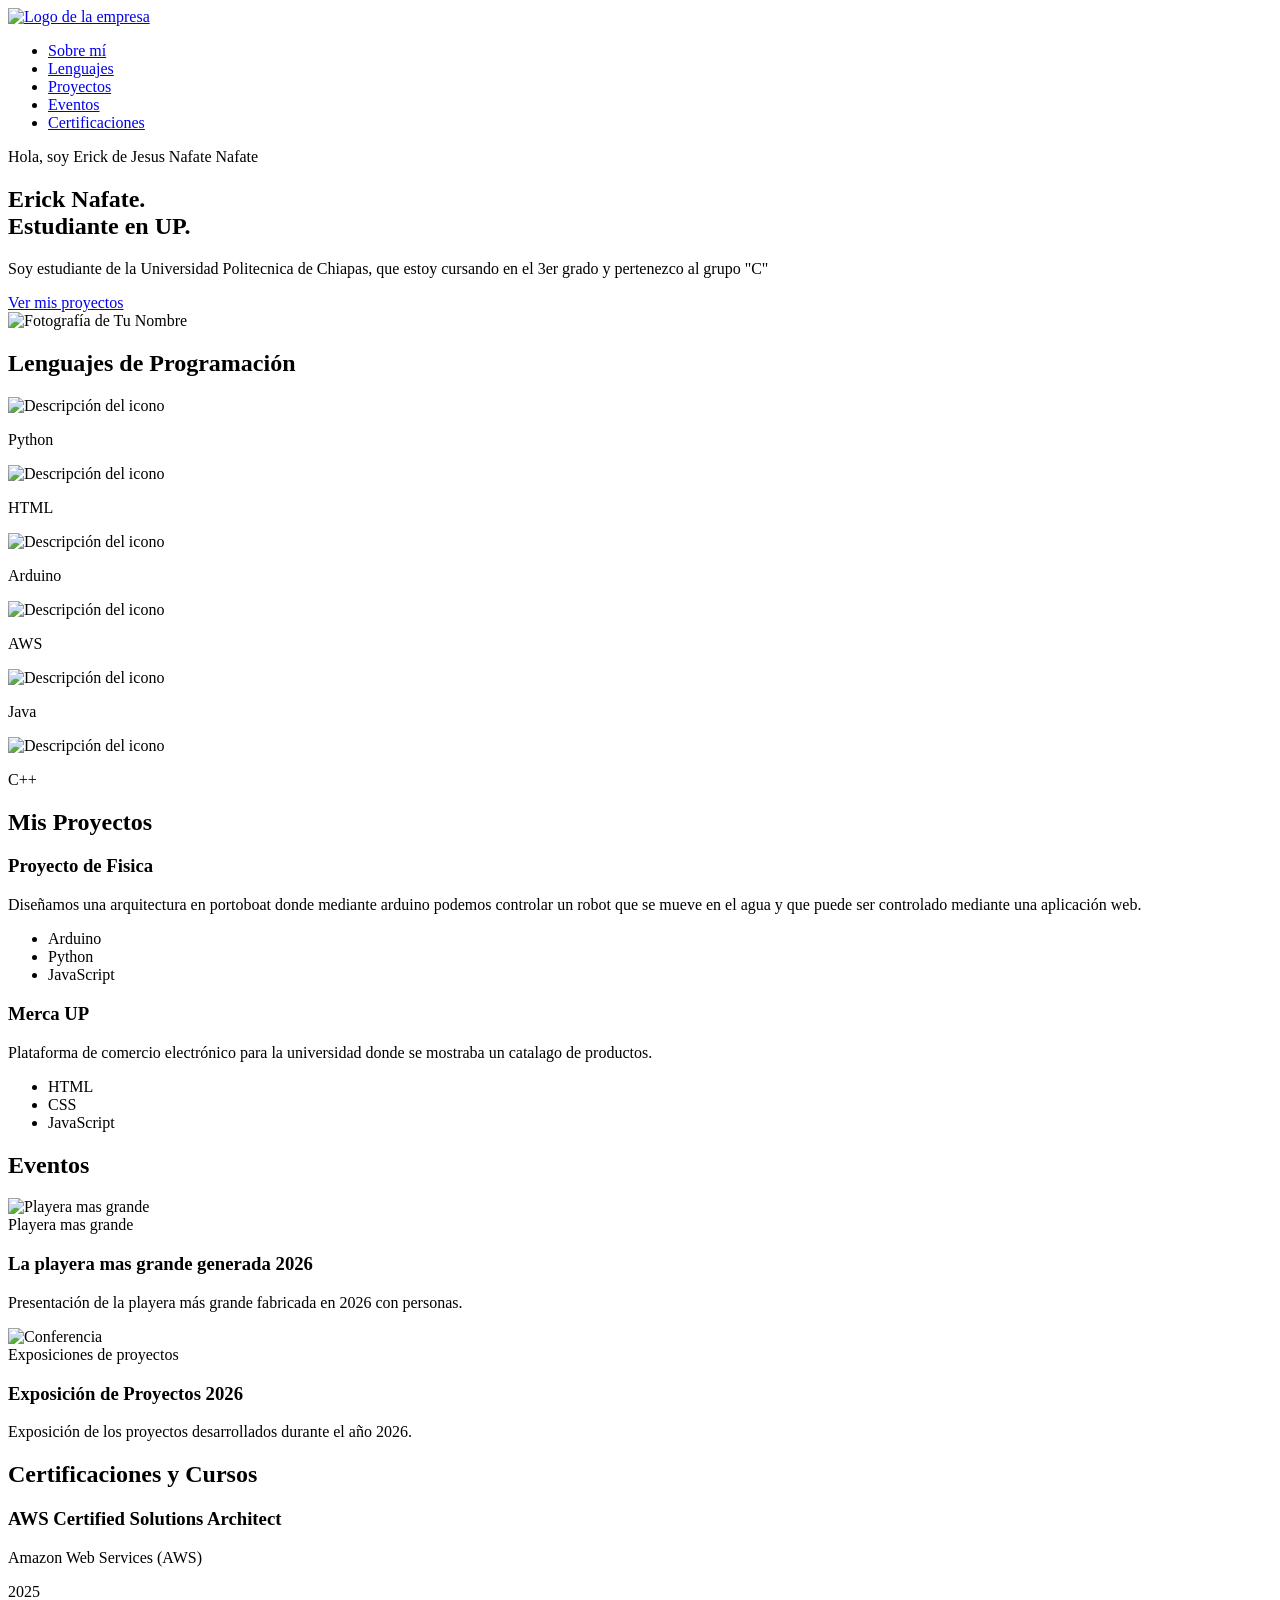
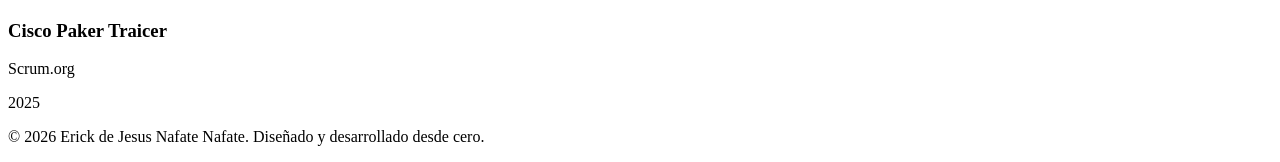
==== index.html @ 74f274b5 "index afuera" ====
<!doctype html>
<html lang="es">
  <head>
    <meta charset="UTF-8" />
    <meta name="viewport" content="width=device-width, initial-scale=1.0" />
    <title>Erick Nafate</title>
    <link rel="stylesheet" href="/Proyecto2/styles/estilo.css" />
  </head>
  <body>
    <header>
      <nav class="nav-container">
        <a href="#" class="logo"
          ><img
            src="/Proyecto2/assets/logo.png"
            alt="Logo de la empresa"
            width="100"
            height="50"
        /></a>
        <ul class="nav-links">
          <li><a href="#sobre-mi">Sobre mí</a></li>
          <li><a href="#lenguajes">Lenguajes</a></li>
          <li><a href="#proyectos">Proyectos</a></li>
          <li><a href="#eventos">Eventos</a></li>
          <li><a href="#certificaciones">Certificaciones</a></li>
        </ul>
      </nav>
    </header>

    <section id="sobre-mi">
      <div class="sobre-mi-container">
        <div class="sobre-mi-texto">
          <p class="hero-sub">Hola, soy Erick de Jesus Nafate Nafate</p>
          <h1 class="hero-titulo">Erick Nafate.<br />Estudiante en UP.</h1>
          <p class="hero-descripcion">
            Soy estudiante de la Universidad Politecnica de Chiapas, que estoy
            cursando en el 3er grado y pertenezco al grupo "C"
          </p>
          <div>
            <a href="#proyectos" class="btn-cta">Ver mis proyectos</a>
          </div>
        </div>

        <div class="sobre-mi-foto-wrapper">
          <div class="sobre-mi-foto-marco">
            <img
              class="perfil-img"
              src="/Proyecto2/assets/yo.JPG"
              alt="Fotografía de Tu Nombre"
            />
          </div>
        </div>
      </div>
    </section>

    <section id="lenguajes">
      <h2 class="titulo-seccion">Lenguajes de Programación</h2>
      <div class="skills-grid">
        <div class="skill-card">
          <img
            src="/Proyecto2/assets/python.png"
            alt="Descripción del icono"
            width=""
            height="40"
          />
          <p>Python</p>
        </div>
        <div class="skill-card">
          <img
            src="/Proyecto2/assets/html.png"
            alt="Descripción del icono"
            width=""
            height="40"
          />
          <p>HTML</p>
        </div>
        <div class="skill-card">
          <img
            src="/Proyecto2/assets/arduino.png"
            alt="Descripción del icono"
            width=""
            height="40"
          />
          <p>Arduino</p>
        </div>
        <div class="skill-card">
          <img
            src="/Proyecto2/assets/aws.png"
            alt="Descripción del icono"
            width=""
            height="40"
          />
          <p>AWS</p>
        </div>
        <div class="skill-card">
          <img
            src="/Proyecto2/assets/java.png"
            alt="Descripción del icono"
            width=""
            height="40"
          />
          <p>Java</p>
        </div>
        <div class="skill-card">
          <img
            src="/Proyecto2/assets/c++.png"
            alt="Descripción del icono"
            width=""
            height="40"
          />
          <p>C++</p>
        </div>
      </div>
    </section>

    <section id="proyectos">
      <h2 class="titulo-seccion">Mis Proyectos</h2>
      <div class="proyectos-grid">
        <div class="proyecto-card">
          <div class="proyecto-info">
            <h3 class="proyecto-titulo">Proyecto de Fisica</h3>
            <p class="proyecto-desc">
              Diseñamos una arquitectura en portoboat donde mediante arduino
              podemos controlar un robot que se mueve en el agua y que puede ser
              controlado mediante una aplicación web.
            </p>
            <ul class="proyecto-tech">
              <li>Arduino</li>
              <li>Python</li>
              <li>JavaScript</li>
            </ul>
          </div>
        </div>
        <div class="proyecto-card">
          <div class="proyecto-info">
            <h3 class="proyecto-titulo">Merca UP</h3>
            <p class="proyecto-desc">
              Plataforma de comercio electrónico para la universidad donde se
              mostraba un catalago de productos.
            </p>
            <ul class="proyecto-tech">
              <li>HTML</li>
              <li>CSS</li>
              <li>JavaScript</li>
            </ul>
          </div>
        </div>
      </div>
    </section>

    <section id="eventos">
      <h2 class="titulo-seccion">Eventos</h2>
      <div class="eventos-grid">
        <div class="evento-card">
          <div class="evento-contenedor-img">
            <img
              class="evento-img"
              src="/Proyecto2/assets/playera.jpg"
              alt="Playera mas grande"
            />
          </div>
          <div class="evento-info">
            <span class="evento-tag">Playera mas grande </span>
            <h3 class="evento-titulo">La playera mas grande generada 2026</h3>
            <p class="evento-desc">
              Presentación de la playera más grande fabricada en 2026 con
              personas.
            </p>
          </div>
        </div>
        <div class="evento-card">
          <div class="evento-contenedor-img">
            <img
              class="evento-img"
              src="/Proyecto2/assets/expo.jpg"
              alt="Conferencia"
            />
          </div>
          <div class="evento-info">
            <span class="evento-tag">Exposiciones de proyectos</span>
            <h3 class="evento-titulo">Exposición de Proyectos 2026</h3>
            <p class="evento-desc">
              Exposición de los proyectos desarrollados durante el año 2026.
            </p>
          </div>
        </div>
      </div>
    </section>

    <section id="certificaciones">
      <h2 class="titulo-seccion">Certificaciones y Cursos</h2>
      <div class="cert-lista">
        <div class="cert-item">
          <div class="cert-info">
            <h3>AWS Certified Solutions Architect</h3>
            <p>Amazon Web Services (AWS)</p>
          </div>
          <div class="cert-fecha">2025</div>
        </div>
        <div class="cert-item">
          <div class="cert-info">
            <h3>Cisco Paker Traicer</h3>
            <p>Scrum.org</p>
          </div>
          <div class="cert-fecha">2025</div>
        </div>
      </div>
    </section>

    <footer>
      <p>
        &copy; 2026 Erick de Jesus Nafate Nafate. Diseñado y desarrollado desde
        cero.
      </p>
    </footer>
  </body>
</html>
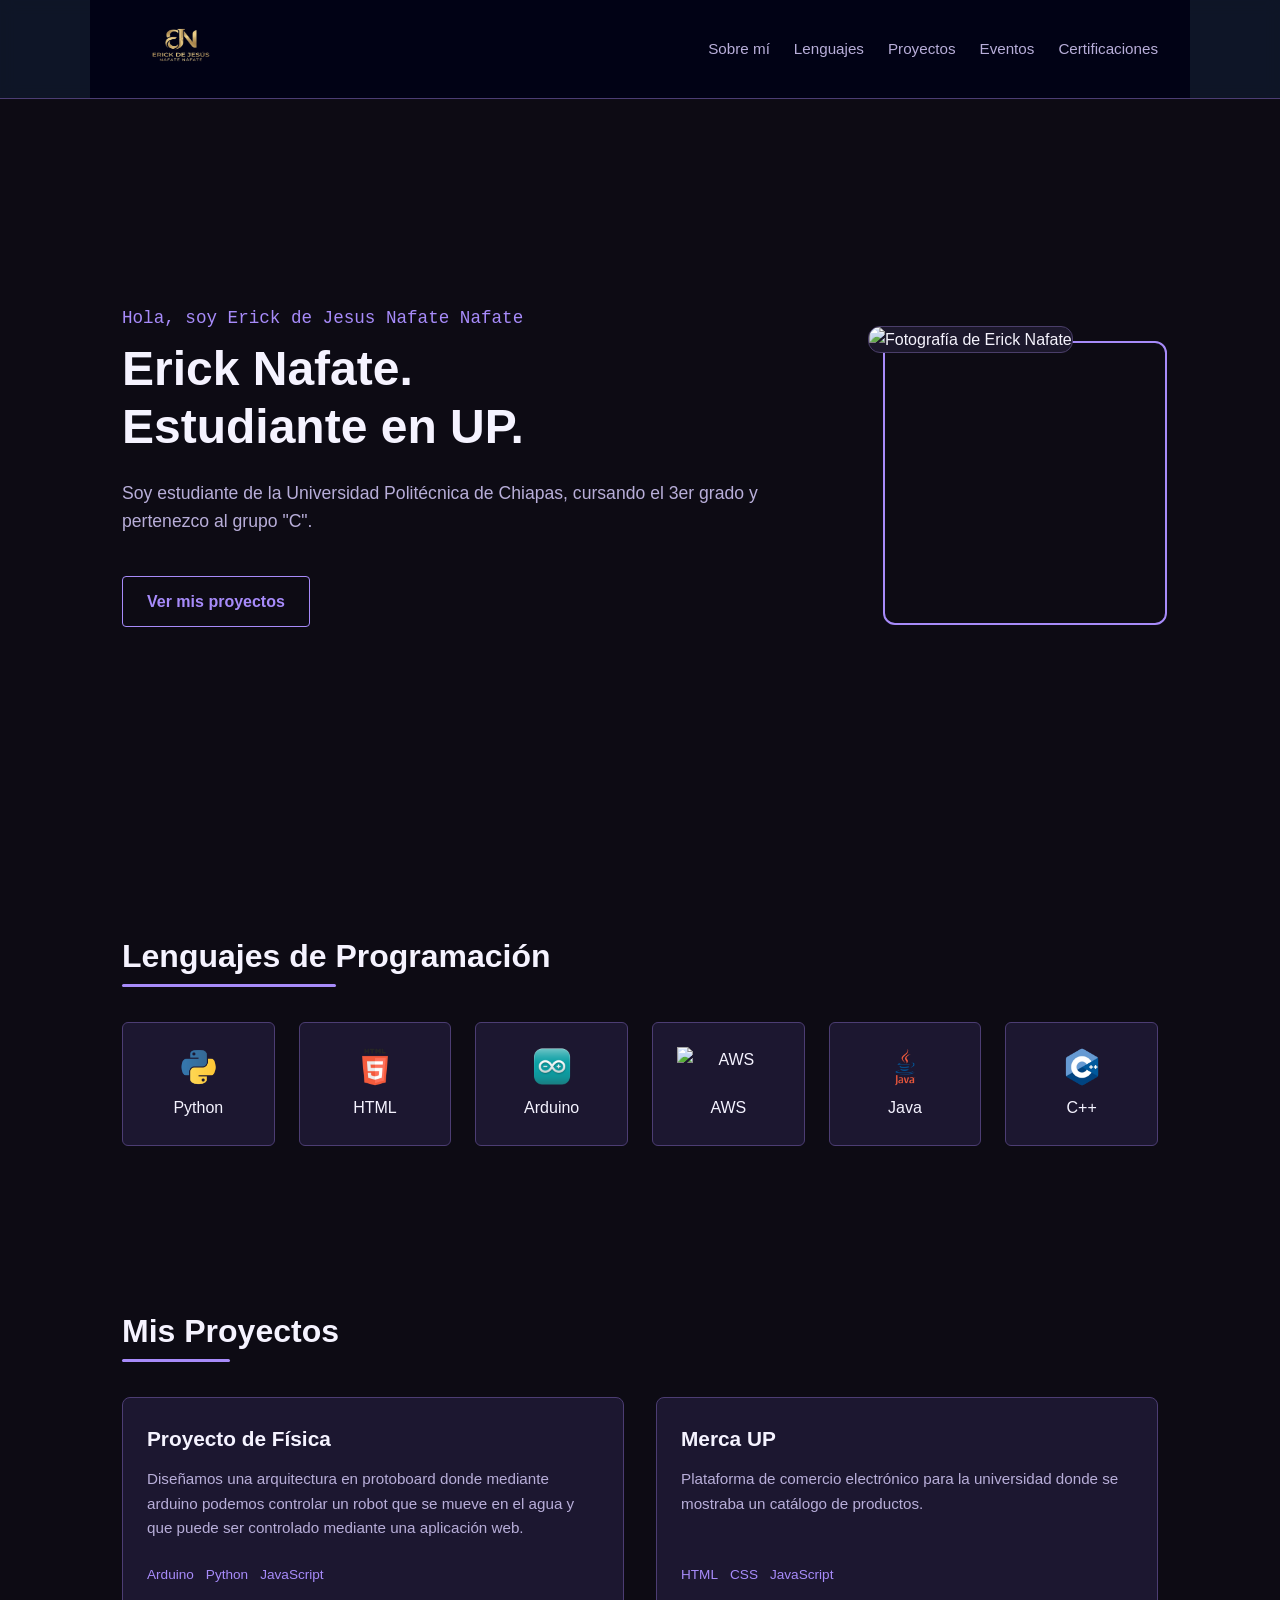
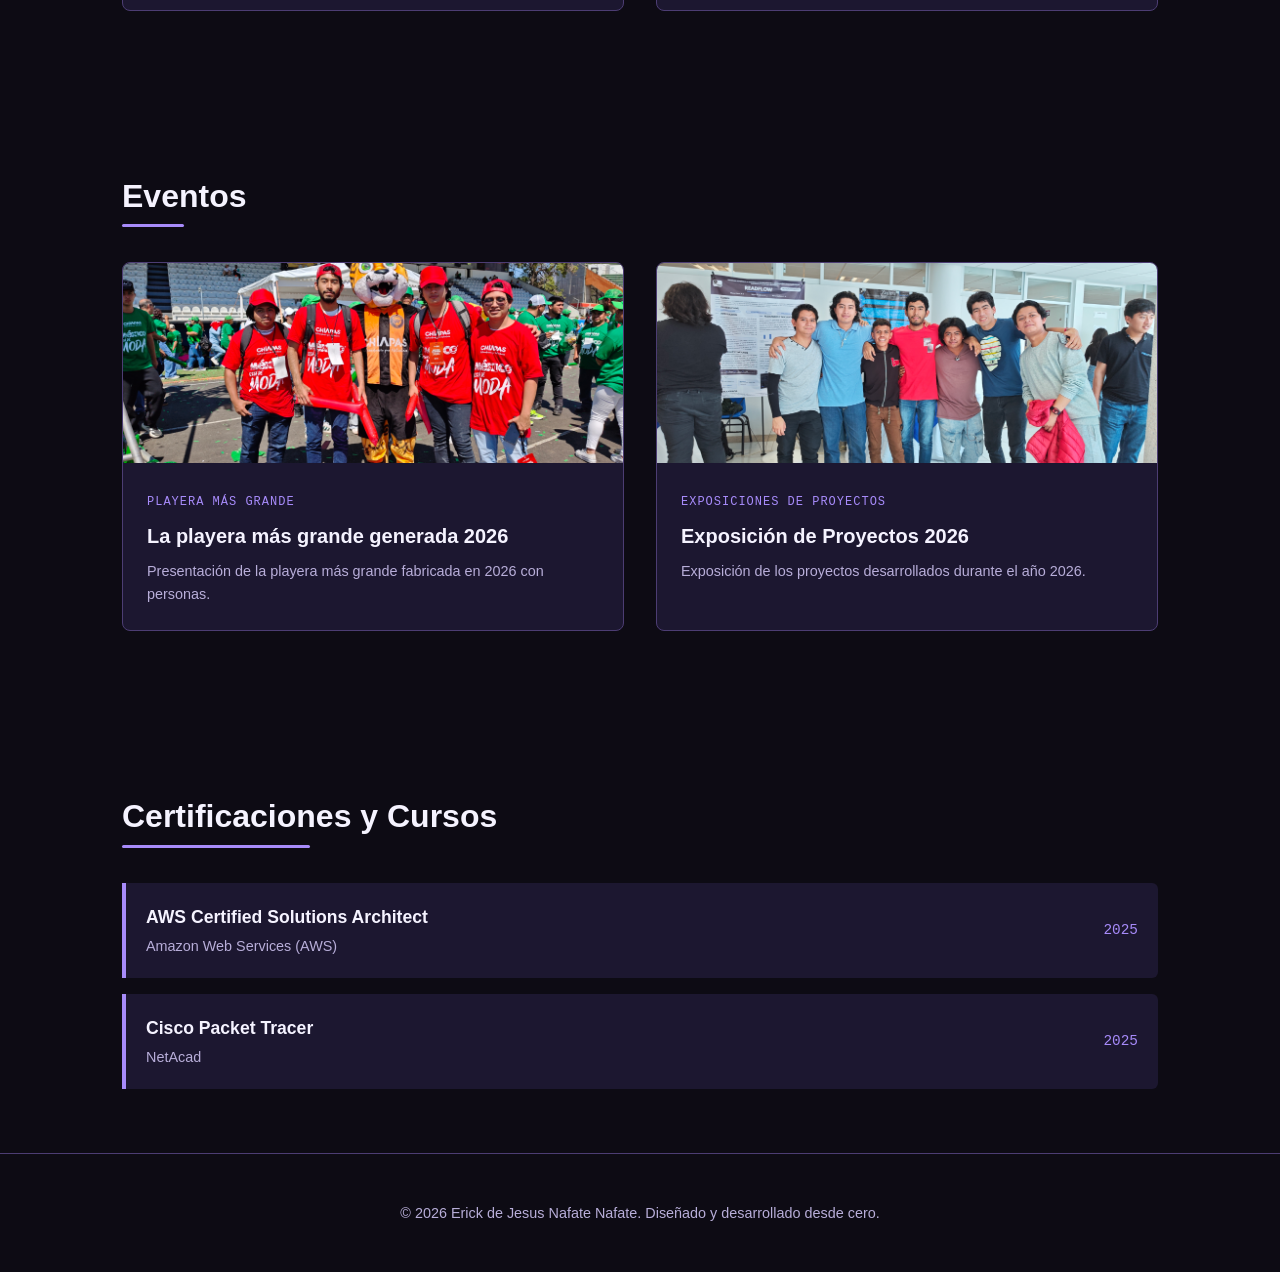
==== commit c4dd591e: "fina" ====
--- a/index.html
+++ b/index.html
@@ -3,19 +3,458 @@
   <head>
     <meta charset="UTF-8" />
     <meta name="viewport" content="width=device-width, initial-scale=1.0" />
-    <title>Erick Nafate</title>
-    <link rel="stylesheet" href="/Proyecto2/styles/estilo.css" />
+    <title>Erick Nafate | Estudiante en UP</title>
+    
+    <style>
+        /* --- VARIABLES Y RESET --- */
+        :root {
+            --bg-principal: #0d0b14; /* Slate 900 */
+            --bg-secundario: #1c1730; /* Slate 800 */
+            --texto-principal: #f5f3ff; /* Slate 50 */
+            --texto-secundario: #b8aed9; /* Slate 400 */
+            --acento: #a78bfa; /* Sky 400 (Azul tech) */
+            --acento-hover: #8b5cf6;
+            --borde: #4c3d73;
+        }
+
+        * {
+            margin: 0;
+            padding: 0;
+            box-sizing: border-box;
+            font-family: 'Segoe UI', -apple-system, BlinkMacSystemFont, Roboto, sans-serif;
+        }
+
+        html {
+            scroll-behavior: smooth;
+        }
+
+        body {
+            background-color: var(--bg-principal);
+            color: var(--texto-principal);
+            line-height: 1.6;
+        }
+
+        /* --- HEADER / NAV RESPONSIVE --- */
+        header {
+            position: fixed;
+            top: 0;
+            width: 100%;
+            background-color: rgba(15, 23, 42, 0.9);
+            backdrop-filter: blur(8px);
+            border-bottom: 1px solid var(--borde);
+            z-index: 1000;
+        }
+
+        .nav-container {
+            max-width: 1100px;
+            margin: 0 auto;
+            display: flex;
+            justify-content: space-between;
+            align-items: center;
+            padding: 1.2rem 2rem;
+            background-color: #010215;
+        }
+
+        .logo {
+            font-weight: 700;
+            font-size: 1.2rem;
+            color: var(--texto-principal);
+            text-decoration: none;
+        }
+
+        .logo span {
+            color: var(--acento);
+        }
+
+        .nav-links {
+            display: flex;
+            list-style: none;
+            gap: 1.5rem;
+        }
+
+        .nav-links a {
+            color: var(--texto-secundario);
+            text-decoration: none;
+            font-size: 0.95rem;
+            transition: color 0.3s;
+        }
+
+        .nav-links a:hover {
+            color: var(--acento);
+        }
+
+        /* --- ESTILOS GENERALES DE SECCIÓN --- */
+        section {
+            padding: 6rem 2rem 4rem 2rem;
+            max-width: 1100px;
+            margin: 0 auto;
+        }
+
+        .titulo-seccion {
+            font-size: 2rem;
+            margin-bottom: 2.5rem;
+            position: relative;
+            display: inline-block;
+        }
+
+        .titulo-seccion::after {
+            content: '';
+            position: absolute;
+            left: 0;
+            bottom: -5px;
+            width: 50%;
+            height: 3px;
+            background-color: var(--acento);
+            border-radius: 2px;
+        }
+
+        /* --- SOBRE MÍ (HERO CON FOTO RESTRUCTURADO) --- */
+        .sobre-mi-container {
+            display: flex;
+            align-items: center;
+            justify-content: space-between;
+            gap: 3rem;
+            min-height: 75vh;
+            padding-top: 4rem;
+        }
+
+        .sobre-mi-texto {
+            flex: 1;
+        }
+
+        .hero-sub {
+            color: var(--acento);
+            font-size: 1.1rem;
+            font-family: monospace;
+            margin-bottom: 0.5rem;
+        }
+
+        .hero-titulo {
+            font-size: 3rem;
+            line-height: 1.2;
+            margin-bottom: 1.5rem;
+        }
+
+        .hero-descripcion {
+            color: var(--texto-secundario);
+            font-size: 1.1rem;
+            margin-bottom: 2.5rem;
+        }
+
+        .btn-cta {
+            display: inline-block;
+            background-color: transparent;
+            color: var(--acento);
+            border: 1px solid var(--acento);
+            padding: 0.75rem 1.5rem;
+            border-radius: 4px;
+            text-decoration: none;
+            font-weight: 600;
+            transition: all 0.3s ease;
+        }
+
+        .btn-cta:hover {
+            background-color: rgba(56, 189, 248, 0.1);
+            transform: translateY(-2px);
+        }
+
+        /* Contenedor de la Foto de Perfil */
+        .sobre-mi-foto-wrapper {
+            flex: 0 0 300px;
+            display: flex;
+            justify-content: center;
+        }
+
+        .sobre-mi-foto-marco {
+            position: relative;
+            width: 280px;
+            height: 280px;
+            border-radius: 12px;
+        }
+
+        /* Efecto de borde flotante */
+        .sobre-mi-foto-marco::after {
+            content: '';
+            position: absolute;
+            top: 15px;
+            left: 15px;
+            width: 100%;
+            height: 100%;
+            border: 2px solid var(--acento);
+            border-radius: 12px;
+            z-index: 1;
+            transition: all 0.3s ease;
+        }
+
+        .sobre-mi-foto-marco:hover::after {
+            top: 8px;
+            left: 8px;
+        }
+
+        .perfil-img {
+            width: 100%;
+            height: 100%;
+            object-fit: cover;
+            border-radius: 12px;
+            position: relative;
+            z-index: 2;
+            background-color: var(--bg-secundario);
+            border: 1px solid var(--borde);
+            filter: grayscale(20%);
+            transition: filter 0.3s ease;
+        }
+
+        .sobre-mi-foto-marco:hover .perfil-img {
+            filter: grayscale(0%);
+        }
+
+        /* --- LENGUAJES DE PROGRAMACIÓN --- */
+        .skills-grid {
+            display: grid;
+            grid-template-columns: repeat(auto-fill, minmax(140px, 1fr));
+            gap: 1.5rem;
+        }
+
+        .skill-card {
+            background-color: var(--bg-secundario);
+            border: 1px solid var(--borde);
+            padding: 1.5rem;
+            border-radius: 6px;
+            text-align: center;
+            font-family: monospace;
+            transition: transform 0.3s, border-color 0.3s;
+        }
+
+        .skill-card:hover {
+            transform: translateY(-5px);
+            border-color: var(--acento);
+        }
+
+        .skill-card img {
+            display: block;
+            margin: 0 auto 0.5rem auto;
+        }
+
+        /* --- PROYECTOS --- */
+        .proyectos-grid {
+            display: grid;
+            grid-template-columns: repeat(auto-fit, minmax(300px, 1fr));
+            gap: 2rem;
+        }
+
+        .proyecto-card {
+            background-color: var(--bg-secundario);
+            border: 1px solid var(--borde);
+            border-radius: 8px;
+            overflow: hidden;
+            display: flex;
+            flex-direction: column;
+            transition: transform 0.3s;
+        }
+
+        .proyecto-card:hover {
+            transform: translateY(-5px);
+        }
+
+        .proyecto-info {
+            padding: 1.5rem;
+            display: flex;
+            flex-direction: column;
+            flex-grow: 1;
+        }
+
+        .proyecto-titulo {
+            font-size: 1.3rem;
+            margin-bottom: 0.75rem;
+        }
+
+        .proyecto-desc {
+            color: var(--texto-secundario);
+            font-size: 0.95rem;
+            margin-bottom: 1.5rem;
+            flex-grow: 1;
+        }
+
+        .proyecto-tech {
+            list-style: none;
+            display: flex;
+            flex-wrap: wrap;
+            gap: 0.75rem;
+            font-family: monospace;
+            font-size: 0.85rem;
+            color: var(--acento);
+        }
+
+        /* --- EVENTOS --- */
+        .eventos-grid {
+            display: grid;
+            grid-template-columns: repeat(auto-fit, minmax(300px, 1fr));
+            gap: 2rem;
+        }
+
+        .evento-card {
+            background-color: var(--bg-secundario);
+            border: 1px solid var(--borde);
+            border-radius: 8px;
+            overflow: hidden;
+            transition: transform 0.3s, border-color 0.3s;
+        }
+
+        .evento-card:hover {
+            transform: translateY(-5px);
+            border-color: var(--acento);
+        }
+
+        .evento-contenedor-img {
+            width: 100%;
+            height: 200px;
+            overflow: hidden;
+            background-color: #0b0f19;
+        }
+
+        .evento-img {
+            width: 100%;
+            height: 100%;
+            object-fit: cover;
+            transition: transform 0.5s ease;
+        }
+
+        .evento-card:hover .evento-img {
+            transform: scale(1.05);
+        }
+
+        .evento-info {
+            padding: 1.5rem;
+        }
+
+        .evento-tag {
+            display: inline-block;
+            font-family: monospace;
+            font-size: 0.75rem;
+            color: var(--acento);
+            text-transform: uppercase;
+            letter-spacing: 1px;
+            margin-bottom: 0.5rem;
+        }
+
+        .evento-titulo {
+            font-size: 1.25rem;
+            margin-bottom: 0.5rem;
+        }
+
+        .evento-desc {
+            color: var(--texto-secundario);
+            font-size: 0.9rem;
+        }
+
+        /* --- CERTIFICACIONES --- */
+        .cert-lista {
+            display: flex;
+            flex-direction: column;
+            gap: 1rem;
+        }
+
+        .cert-item {
+            background-color: var(--bg-secundario);
+            border-left: 4px solid var(--acento);
+            padding: 1.25rem;
+            display: flex;
+            justify-content: space-between;
+            align-items: center;
+            border-radius: 0 6px 6px 0;
+        }
+
+        .cert-info h3 {
+            font-size: 1.1rem;
+            margin-bottom: 0.25rem;
+        }
+
+        .cert-info p {
+            color: var(--texto-secundario);
+            font-size: 0.9rem;
+        }
+
+        .cert-fecha {
+            font-family: monospace;
+            color: var(--acento);
+            font-size: 0.9rem;
+        }
+
+        /* --- FOOTER --- */
+        footer {
+            text-align: center;
+            padding: 3rem 2rem;
+            border-top: 1px solid var(--borde);
+            color: var(--texto-secundario);
+            font-size: 0.9rem;
+        }
+
+        /* --- MEDIA QUERIES --- */
+        @media (max-width: 900px) {
+            .sobre-mi-container {
+                flex-direction: column-reverse;
+                text-align: center;
+                gap: 2rem;
+                padding-top: 6rem;
+            }
+
+            .hero-titulo {
+                font-size: 2.5rem;
+            }
+
+            .sobre-mi-foto-wrapper {
+                flex: initial;
+            }
+
+            .sobre-mi-foto-marco::after {
+                display: none;
+            }
+        }
+
+        @media (max-width: 600px) {
+            header {
+                position: absolute;
+            }
+
+            .nav-container {
+                flex-direction: column;
+                gap: 1rem;
+                padding: 1rem;
+            }
+
+            .nav-links {
+                gap: 1rem;
+                flex-wrap: wrap;
+                justify-content: center;
+            }
+
+            section {
+                padding: 4rem 1.2rem 2rem 1.2rem;
+            }
+
+            .hero-titulo {
+                font-size: 2rem;
+            }
+
+            .sobre-mi-foto-marco {
+                width: 200px;
+                height: 200px;
+            }
+
+            .cert-item {
+                flex-direction: column;
+                align-items: flex-start;
+                gap: 0.5rem;
+            }
+        }
+    </style>
   </head>
   <body>
     <header>
       <nav class="nav-container">
-        <a href="#" class="logo"
-          ><img
-            src="/Proyecto2/assets/logo.png"
-            alt="Logo de la empresa"
-            width="100"
-            height="50"
-        /></a>
+        <a href="#" class="logo">
+          <img src="assets/logo.png" alt="Logo" width="100" height="50" />
+        </a>
         <ul class="nav-links">
           <li><a href="#sobre-mi">Sobre mí</a></li>
           <li><a href="#lenguajes">Lenguajes</a></li>
@@ -32,8 +471,7 @@
           <p class="hero-sub">Hola, soy Erick de Jesus Nafate Nafate</p>
           <h1 class="hero-titulo">Erick Nafate.<br />Estudiante en UP.</h1>
           <p class="hero-descripcion">
-            Soy estudiante de la Universidad Politecnica de Chiapas, que estoy
-            cursando en el 3er grado y pertenezco al grupo "C"
+            Soy estudiante de la Universidad Politécnica de Chiapas, cursando el 3er grado y pertenezco al grupo "C".
           </p>
           <div>
             <a href="#proyectos" class="btn-cta">Ver mis proyectos</a>
@@ -42,11 +480,7 @@
 
         <div class="sobre-mi-foto-wrapper">
           <div class="sobre-mi-foto-marco">
-            <img
-              class="perfil-img"
-              src="/Proyecto2/assets/yo.JPG"
-              alt="Fotografía de Tu Nombre"
-            />
+            <img class="perfil-img" src="assets/yo.jpg" alt="Fotografía de Erick Nafate" />
           </div>
         </div>
       </div>
@@ -56,57 +490,27 @@
       <h2 class="titulo-seccion">Lenguajes de Programación</h2>
       <div class="skills-grid">
         <div class="skill-card">
-          <img
-            src="/Proyecto2/assets/python.png"
-            alt="Descripción del icono"
-            width=""
-            height="40"
-          />
+          <img src="assets/python.png" alt="Python" height="40" />
           <p>Python</p>
         </div>
         <div class="skill-card">
-          <img
-            src="/Proyecto2/assets/html.png"
-            alt="Descripción del icono"
-            width=""
-            height="40"
-          />
+          <img src="assets/html.png" alt="HTML" height="40" />
           <p>HTML</p>
         </div>
         <div class="skill-card">
-          <img
-            src="/Proyecto2/assets/arduino.png"
-            alt="Descripción del icono"
-            width=""
-            height="40"
-          />
+          <img src="assets/arduino.png" alt="Arduino" height="40" />
           <p>Arduino</p>
         </div>
         <div class="skill-card">
-          <img
-            src="/Proyecto2/assets/aws.png"
-            alt="Descripción del icono"
-            width=""
-            height="40"
-          />
+          <img src="assets/aws.png" alt="AWS" height="40" />
           <p>AWS</p>
         </div>
         <div class="skill-card">
-          <img
-            src="/Proyecto2/assets/java.png"
-            alt="Descripción del icono"
-            width=""
-            height="40"
-          />
+          <img src="assets/java.png" alt="Java" height="40" />
           <p>Java</p>
         </div>
         <div class="skill-card">
-          <img
-            src="/Proyecto2/assets/c++.png"
-            alt="Descripción del icono"
-            width=""
-            height="40"
-          />
+          <img src="assets/c++.png" alt="C++" height="40" />
           <p>C++</p>
         </div>
       </div>
@@ -117,11 +521,9 @@
       <div class="proyectos-grid">
         <div class="proyecto-card">
           <div class="proyecto-info">
-            <h3 class="proyecto-titulo">Proyecto de Fisica</h3>
+            <h3 class="proyecto-titulo">Proyecto de Física</h3>
             <p class="proyecto-desc">
-              Diseñamos una arquitectura en portoboat donde mediante arduino
-              podemos controlar un robot que se mueve en el agua y que puede ser
-              controlado mediante una aplicación web.
+              Diseñamos una arquitectura en protoboard donde mediante arduino podemos controlar un robot que se mueve en el agua y que puede ser controlado mediante una aplicación web.
             </p>
             <ul class="proyecto-tech">
               <li>Arduino</li>
@@ -134,8 +536,7 @@
           <div class="proyecto-info">
             <h3 class="proyecto-titulo">Merca UP</h3>
             <p class="proyecto-desc">
-              Plataforma de comercio electrónico para la universidad donde se
-              mostraba un catalago de productos.
+              Plataforma de comercio electrónico para la universidad donde se mostraba un catálogo de productos.
             </p>
             <ul class="proyecto-tech">
               <li>HTML</li>
@@ -152,28 +553,19 @@
       <div class="eventos-grid">
         <div class="evento-card">
           <div class="evento-contenedor-img">
-            <img
-              class="evento-img"
-              src="/Proyecto2/assets/playera.jpg"
-              alt="Playera mas grande"
-            />
+            <img class="evento-img" src="assets/playera.jpg" alt="Playera más grande" />
           </div>
           <div class="evento-info">
-            <span class="evento-tag">Playera mas grande </span>
-            <h3 class="evento-titulo">La playera mas grande generada 2026</h3>
+            <span class="evento-tag">Playera más grande </span>
+            <h3 class="evento-titulo">La playera más grande generada 2026</h3>
             <p class="evento-desc">
-              Presentación de la playera más grande fabricada en 2026 con
-              personas.
+              Presentación de la playera más grande fabricada en 2026 con personas.
             </p>
           </div>
         </div>
         <div class="evento-card">
           <div class="evento-contenedor-img">
-            <img
-              class="evento-img"
-              src="/Proyecto2/assets/expo.jpg"
-              alt="Conferencia"
-            />
+            <img class="evento-img" src="assets/expo.jpg" alt="Conferencia" />
           </div>
           <div class="evento-info">
             <span class="evento-tag">Exposiciones de proyectos</span>
@@ -198,8 +590,8 @@
         </div>
         <div class="cert-item">
           <div class="cert-info">
-            <h3>Cisco Paker Traicer</h3>
-            <p>Scrum.org</p>
+            <h3>Cisco Packet Tracer</h3>
+            <p>NetAcad</p>
           </div>
           <div class="cert-fecha">2025</div>
         </div>
@@ -208,9 +600,8 @@
 
     <footer>
       <p>
-        &copy; 2026 Erick de Jesus Nafate Nafate. Diseñado y desarrollado desde
-        cero.
+        &copy; 2026 Erick de Jesus Nafate Nafate. Diseñado y desarrollado desde cero.
       </p>
     </footer>
   </body>
-</html>
+</html>
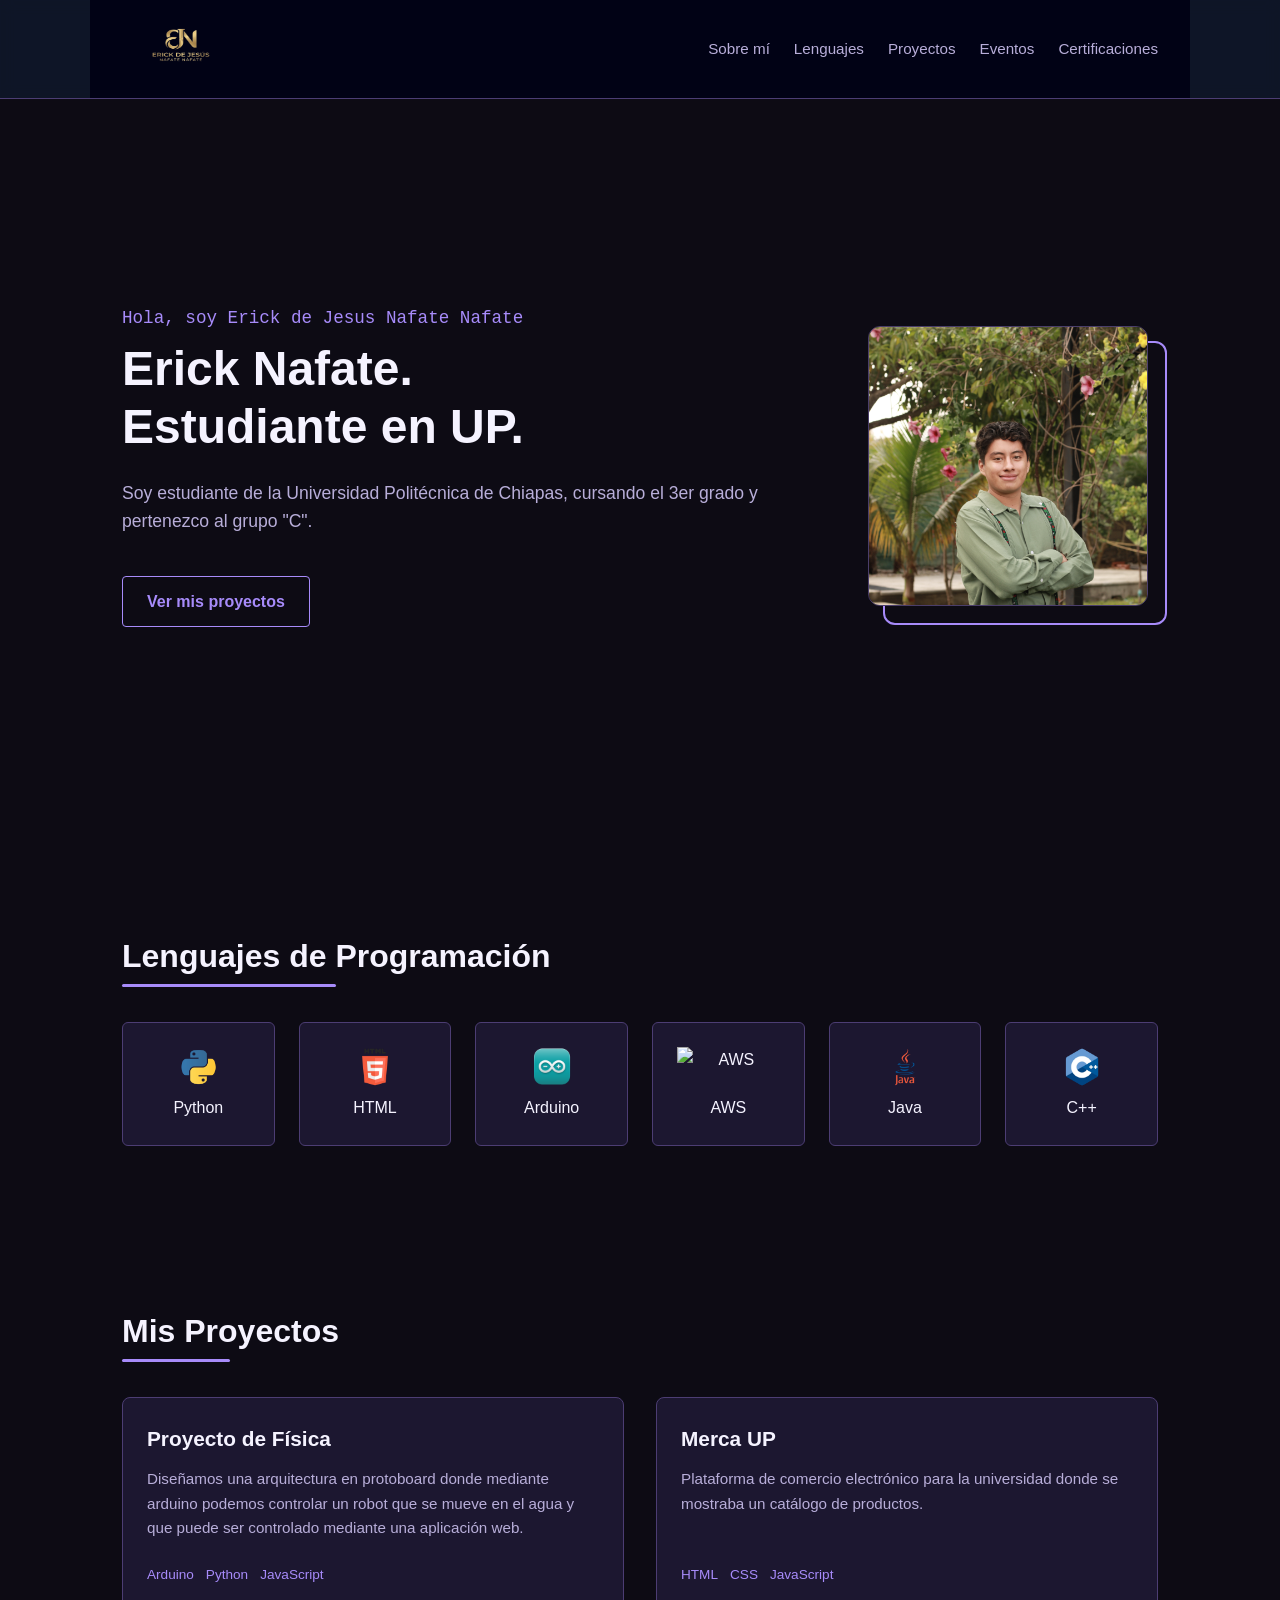
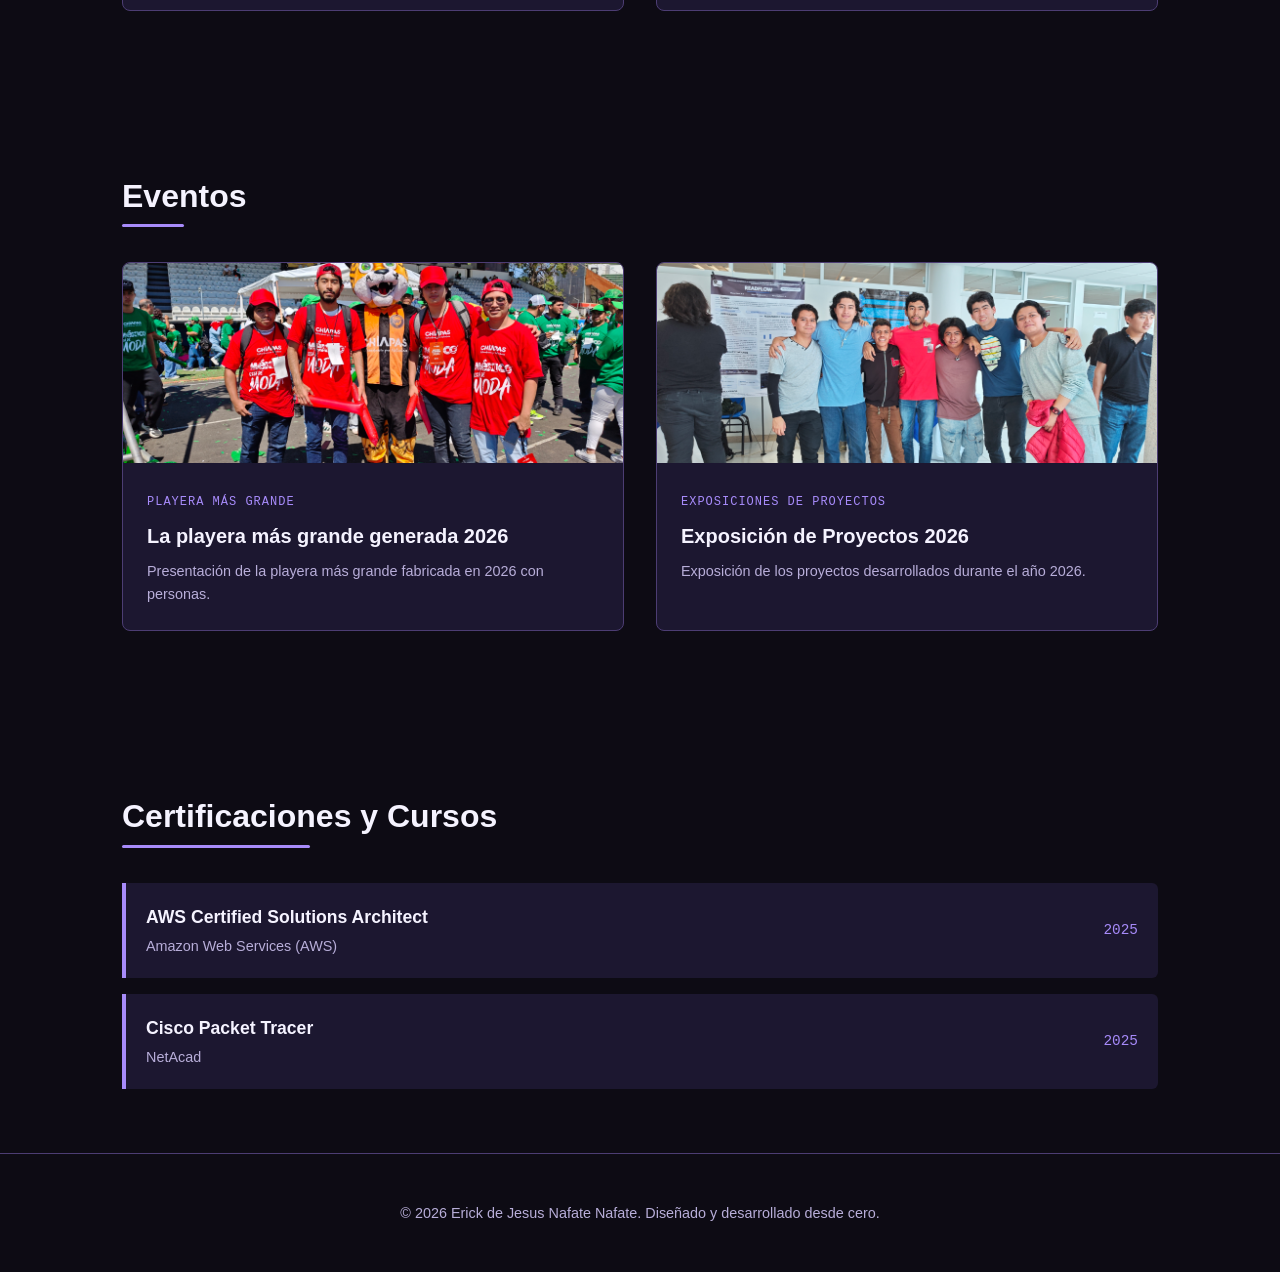
==== commit 629ac69f: "," ====
--- a/index.html
+++ b/index.html
@@ -4,449 +4,458 @@
     <meta charset="UTF-8" />
     <meta name="viewport" content="width=device-width, initial-scale=1.0" />
     <title>Erick Nafate | Estudiante en UP</title>
-    
+
     <style>
-        /* --- VARIABLES Y RESET --- */
-        :root {
-            --bg-principal: #0d0b14; /* Slate 900 */
-            --bg-secundario: #1c1730; /* Slate 800 */
-            --texto-principal: #f5f3ff; /* Slate 50 */
-            --texto-secundario: #b8aed9; /* Slate 400 */
-            --acento: #a78bfa; /* Sky 400 (Azul tech) */
-            --acento-hover: #8b5cf6;
-            --borde: #4c3d73;
-        }
-
-        * {
-            margin: 0;
-            padding: 0;
-            box-sizing: border-box;
-            font-family: 'Segoe UI', -apple-system, BlinkMacSystemFont, Roboto, sans-serif;
-        }
-
-        html {
-            scroll-behavior: smooth;
-        }
-
-        body {
-            background-color: var(--bg-principal);
-            color: var(--texto-principal);
-            line-height: 1.6;
-        }
-
-        /* --- HEADER / NAV RESPONSIVE --- */
+      /* --- VARIABLES Y RESET --- */
+      :root {
+        --bg-principal: #0d0b14; /* Slate 900 */
+        --bg-secundario: #1c1730; /* Slate 800 */
+        --texto-principal: #f5f3ff; /* Slate 50 */
+        --texto-secundario: #b8aed9; /* Slate 400 */
+        --acento: #a78bfa; /* Sky 400 (Azul tech) */
+        --acento-hover: #8b5cf6;
+        --borde: #4c3d73;
+      }
+
+      * {
+        margin: 0;
+        padding: 0;
+        box-sizing: border-box;
+        font-family:
+          "Segoe UI",
+          -apple-system,
+          BlinkMacSystemFont,
+          Roboto,
+          sans-serif;
+      }
+
+      html {
+        scroll-behavior: smooth;
+      }
+
+      body {
+        background-color: var(--bg-principal);
+        color: var(--texto-principal);
+        line-height: 1.6;
+      }
+
+      /* --- HEADER / NAV RESPONSIVE --- */
+      header {
+        position: fixed;
+        top: 0;
+        width: 100%;
+        background-color: rgba(15, 23, 42, 0.9);
+        backdrop-filter: blur(8px);
+        border-bottom: 1px solid var(--borde);
+        z-index: 1000;
+      }
+
+      .nav-container {
+        max-width: 1100px;
+        margin: 0 auto;
+        display: flex;
+        justify-content: space-between;
+        align-items: center;
+        padding: 1.2rem 2rem;
+        background-color: #010215;
+      }
+
+      .logo {
+        font-weight: 700;
+        font-size: 1.2rem;
+        color: var(--texto-principal);
+        text-decoration: none;
+      }
+
+      .logo span {
+        color: var(--acento);
+      }
+
+      .nav-links {
+        display: flex;
+        list-style: none;
+        gap: 1.5rem;
+      }
+
+      .nav-links a {
+        color: var(--texto-secundario);
+        text-decoration: none;
+        font-size: 0.95rem;
+        transition: color 0.3s;
+      }
+
+      .nav-links a:hover {
+        color: var(--acento);
+      }
+
+      /* --- ESTILOS GENERALES DE SECCIÓN --- */
+      section {
+        padding: 6rem 2rem 4rem 2rem;
+        max-width: 1100px;
+        margin: 0 auto;
+      }
+
+      .titulo-seccion {
+        font-size: 2rem;
+        margin-bottom: 2.5rem;
+        position: relative;
+        display: inline-block;
+      }
+
+      .titulo-seccion::after {
+        content: "";
+        position: absolute;
+        left: 0;
+        bottom: -5px;
+        width: 50%;
+        height: 3px;
+        background-color: var(--acento);
+        border-radius: 2px;
+      }
+
+      /* --- SOBRE MÍ (HERO CON FOTO RESTRUCTURADO) --- */
+      .sobre-mi-container {
+        display: flex;
+        align-items: center;
+        justify-content: space-between;
+        gap: 3rem;
+        min-height: 75vh;
+        padding-top: 4rem;
+      }
+
+      .sobre-mi-texto {
+        flex: 1;
+      }
+
+      .hero-sub {
+        color: var(--acento);
+        font-size: 1.1rem;
+        font-family: monospace;
+        margin-bottom: 0.5rem;
+      }
+
+      .hero-titulo {
+        font-size: 3rem;
+        line-height: 1.2;
+        margin-bottom: 1.5rem;
+      }
+
+      .hero-descripcion {
+        color: var(--texto-secundario);
+        font-size: 1.1rem;
+        margin-bottom: 2.5rem;
+      }
+
+      .btn-cta {
+        display: inline-block;
+        background-color: transparent;
+        color: var(--acento);
+        border: 1px solid var(--acento);
+        padding: 0.75rem 1.5rem;
+        border-radius: 4px;
+        text-decoration: none;
+        font-weight: 600;
+        transition: all 0.3s ease;
+      }
+
+      .btn-cta:hover {
+        background-color: rgba(56, 189, 248, 0.1);
+        transform: translateY(-2px);
+      }
+
+      /* Contenedor de la Foto de Perfil */
+      .sobre-mi-foto-wrapper {
+        flex: 0 0 300px;
+        display: flex;
+        justify-content: center;
+      }
+
+      .sobre-mi-foto-marco {
+        position: relative;
+        width: 280px;
+        height: 280px;
+        border-radius: 12px;
+      }
+
+      /* Efecto de borde flotante */
+      .sobre-mi-foto-marco::after {
+        content: "";
+        position: absolute;
+        top: 15px;
+        left: 15px;
+        width: 100%;
+        height: 100%;
+        border: 2px solid var(--acento);
+        border-radius: 12px;
+        z-index: 1;
+        transition: all 0.3s ease;
+      }
+
+      .sobre-mi-foto-marco:hover::after {
+        top: 8px;
+        left: 8px;
+      }
+
+      .perfil-img {
+        width: 100%;
+        height: 100%;
+        object-fit: cover;
+        border-radius: 12px;
+        position: relative;
+        z-index: 2;
+        background-color: var(--bg-secundario);
+        border: 1px solid var(--borde);
+        filter: grayscale(20%);
+        transition: filter 0.3s ease;
+      }
+
+      .sobre-mi-foto-marco:hover .perfil-img {
+        filter: grayscale(0%);
+      }
+
+      /* --- LENGUAJES DE PROGRAMACIÓN --- */
+      .skills-grid {
+        display: grid;
+        grid-template-columns: repeat(auto-fill, minmax(140px, 1fr));
+        gap: 1.5rem;
+      }
+
+      .skill-card {
+        background-color: var(--bg-secundario);
+        border: 1px solid var(--borde);
+        padding: 1.5rem;
+        border-radius: 6px;
+        text-align: center;
+        font-family: monospace;
+        transition:
+          transform 0.3s,
+          border-color 0.3s;
+      }
+
+      .skill-card:hover {
+        transform: translateY(-5px);
+        border-color: var(--acento);
+      }
+
+      .skill-card img {
+        display: block;
+        margin: 0 auto 0.5rem auto;
+      }
+
+      /* --- PROYECTOS --- */
+      .proyectos-grid {
+        display: grid;
+        grid-template-columns: repeat(auto-fit, minmax(300px, 1fr));
+        gap: 2rem;
+      }
+
+      .proyecto-card {
+        background-color: var(--bg-secundario);
+        border: 1px solid var(--borde);
+        border-radius: 8px;
+        overflow: hidden;
+        display: flex;
+        flex-direction: column;
+        transition: transform 0.3s;
+      }
+
+      .proyecto-card:hover {
+        transform: translateY(-5px);
+      }
+
+      .proyecto-info {
+        padding: 1.5rem;
+        display: flex;
+        flex-direction: column;
+        flex-grow: 1;
+      }
+
+      .proyecto-titulo {
+        font-size: 1.3rem;
+        margin-bottom: 0.75rem;
+      }
+
+      .proyecto-desc {
+        color: var(--texto-secundario);
+        font-size: 0.95rem;
+        margin-bottom: 1.5rem;
+        flex-grow: 1;
+      }
+
+      .proyecto-tech {
+        list-style: none;
+        display: flex;
+        flex-wrap: wrap;
+        gap: 0.75rem;
+        font-family: monospace;
+        font-size: 0.85rem;
+        color: var(--acento);
+      }
+
+      /* --- EVENTOS --- */
+      .eventos-grid {
+        display: grid;
+        grid-template-columns: repeat(auto-fit, minmax(300px, 1fr));
+        gap: 2rem;
+      }
+
+      .evento-card {
+        background-color: var(--bg-secundario);
+        border: 1px solid var(--borde);
+        border-radius: 8px;
+        overflow: hidden;
+        transition:
+          transform 0.3s,
+          border-color 0.3s;
+      }
+
+      .evento-card:hover {
+        transform: translateY(-5px);
+        border-color: var(--acento);
+      }
+
+      .evento-contenedor-img {
+        width: 100%;
+        height: 200px;
+        overflow: hidden;
+        background-color: #0b0f19;
+      }
+
+      .evento-img {
+        width: 100%;
+        height: 100%;
+        object-fit: cover;
+        transition: transform 0.5s ease;
+      }
+
+      .evento-card:hover .evento-img {
+        transform: scale(1.05);
+      }
+
+      .evento-info {
+        padding: 1.5rem;
+      }
+
+      .evento-tag {
+        display: inline-block;
+        font-family: monospace;
+        font-size: 0.75rem;
+        color: var(--acento);
+        text-transform: uppercase;
+        letter-spacing: 1px;
+        margin-bottom: 0.5rem;
+      }
+
+      .evento-titulo {
+        font-size: 1.25rem;
+        margin-bottom: 0.5rem;
+      }
+
+      .evento-desc {
+        color: var(--texto-secundario);
+        font-size: 0.9rem;
+      }
+
+      /* --- CERTIFICACIONES --- */
+      .cert-lista {
+        display: flex;
+        flex-direction: column;
+        gap: 1rem;
+      }
+
+      .cert-item {
+        background-color: var(--bg-secundario);
+        border-left: 4px solid var(--acento);
+        padding: 1.25rem;
+        display: flex;
+        justify-content: space-between;
+        align-items: center;
+        border-radius: 0 6px 6px 0;
+      }
+
+      .cert-info h3 {
+        font-size: 1.1rem;
+        margin-bottom: 0.25rem;
+      }
+
+      .cert-info p {
+        color: var(--texto-secundario);
+        font-size: 0.9rem;
+      }
+
+      .cert-fecha {
+        font-family: monospace;
+        color: var(--acento);
+        font-size: 0.9rem;
+      }
+
+      /* --- FOOTER --- */
+      footer {
+        text-align: center;
+        padding: 3rem 2rem;
+        border-top: 1px solid var(--borde);
+        color: var(--texto-secundario);
+        font-size: 0.9rem;
+      }
+
+      /* --- MEDIA QUERIES --- */
+      @media (max-width: 900px) {
+        .sobre-mi-container {
+          flex-direction: column-reverse;
+          text-align: center;
+          gap: 2rem;
+          padding-top: 6rem;
+        }
+
+        .hero-titulo {
+          font-size: 2.5rem;
+        }
+
+        .sobre-mi-foto-wrapper {
+          flex: initial;
+        }
+
+        .sobre-mi-foto-marco::after {
+          display: none;
+        }
+      }
+
+      @media (max-width: 600px) {
         header {
-            position: fixed;
-            top: 0;
-            width: 100%;
-            background-color: rgba(15, 23, 42, 0.9);
-            backdrop-filter: blur(8px);
-            border-bottom: 1px solid var(--borde);
-            z-index: 1000;
+          position: absolute;
         }
 
         .nav-container {
-            max-width: 1100px;
-            margin: 0 auto;
-            display: flex;
-            justify-content: space-between;
-            align-items: center;
-            padding: 1.2rem 2rem;
-            background-color: #010215;
-        }
-
-        .logo {
-            font-weight: 700;
-            font-size: 1.2rem;
-            color: var(--texto-principal);
-            text-decoration: none;
-        }
-
-        .logo span {
-            color: var(--acento);
+          flex-direction: column;
+          gap: 1rem;
+          padding: 1rem;
         }
 
         .nav-links {
-            display: flex;
-            list-style: none;
-            gap: 1.5rem;
-        }
-
-        .nav-links a {
-            color: var(--texto-secundario);
-            text-decoration: none;
-            font-size: 0.95rem;
-            transition: color 0.3s;
-        }
-
-        .nav-links a:hover {
-            color: var(--acento);
-        }
-
-        /* --- ESTILOS GENERALES DE SECCIÓN --- */
+          gap: 1rem;
+          flex-wrap: wrap;
+          justify-content: center;
+        }
+
         section {
-            padding: 6rem 2rem 4rem 2rem;
-            max-width: 1100px;
-            margin: 0 auto;
-        }
-
-        .titulo-seccion {
-            font-size: 2rem;
-            margin-bottom: 2.5rem;
-            position: relative;
-            display: inline-block;
-        }
-
-        .titulo-seccion::after {
-            content: '';
-            position: absolute;
-            left: 0;
-            bottom: -5px;
-            width: 50%;
-            height: 3px;
-            background-color: var(--acento);
-            border-radius: 2px;
-        }
-
-        /* --- SOBRE MÍ (HERO CON FOTO RESTRUCTURADO) --- */
-        .sobre-mi-container {
-            display: flex;
-            align-items: center;
-            justify-content: space-between;
-            gap: 3rem;
-            min-height: 75vh;
-            padding-top: 4rem;
-        }
-
-        .sobre-mi-texto {
-            flex: 1;
-        }
-
-        .hero-sub {
-            color: var(--acento);
-            font-size: 1.1rem;
-            font-family: monospace;
-            margin-bottom: 0.5rem;
+          padding: 4rem 1.2rem 2rem 1.2rem;
         }
 
         .hero-titulo {
-            font-size: 3rem;
-            line-height: 1.2;
-            margin-bottom: 1.5rem;
-        }
-
-        .hero-descripcion {
-            color: var(--texto-secundario);
-            font-size: 1.1rem;
-            margin-bottom: 2.5rem;
-        }
-
-        .btn-cta {
-            display: inline-block;
-            background-color: transparent;
-            color: var(--acento);
-            border: 1px solid var(--acento);
-            padding: 0.75rem 1.5rem;
-            border-radius: 4px;
-            text-decoration: none;
-            font-weight: 600;
-            transition: all 0.3s ease;
-        }
-
-        .btn-cta:hover {
-            background-color: rgba(56, 189, 248, 0.1);
-            transform: translateY(-2px);
-        }
-
-        /* Contenedor de la Foto de Perfil */
-        .sobre-mi-foto-wrapper {
-            flex: 0 0 300px;
-            display: flex;
-            justify-content: center;
+          font-size: 2rem;
         }
 
         .sobre-mi-foto-marco {
-            position: relative;
-            width: 280px;
-            height: 280px;
-            border-radius: 12px;
-        }
-
-        /* Efecto de borde flotante */
-        .sobre-mi-foto-marco::after {
-            content: '';
-            position: absolute;
-            top: 15px;
-            left: 15px;
-            width: 100%;
-            height: 100%;
-            border: 2px solid var(--acento);
-            border-radius: 12px;
-            z-index: 1;
-            transition: all 0.3s ease;
-        }
-
-        .sobre-mi-foto-marco:hover::after {
-            top: 8px;
-            left: 8px;
-        }
-
-        .perfil-img {
-            width: 100%;
-            height: 100%;
-            object-fit: cover;
-            border-radius: 12px;
-            position: relative;
-            z-index: 2;
-            background-color: var(--bg-secundario);
-            border: 1px solid var(--borde);
-            filter: grayscale(20%);
-            transition: filter 0.3s ease;
-        }
-
-        .sobre-mi-foto-marco:hover .perfil-img {
-            filter: grayscale(0%);
-        }
-
-        /* --- LENGUAJES DE PROGRAMACIÓN --- */
-        .skills-grid {
-            display: grid;
-            grid-template-columns: repeat(auto-fill, minmax(140px, 1fr));
-            gap: 1.5rem;
-        }
-
-        .skill-card {
-            background-color: var(--bg-secundario);
-            border: 1px solid var(--borde);
-            padding: 1.5rem;
-            border-radius: 6px;
-            text-align: center;
-            font-family: monospace;
-            transition: transform 0.3s, border-color 0.3s;
-        }
-
-        .skill-card:hover {
-            transform: translateY(-5px);
-            border-color: var(--acento);
-        }
-
-        .skill-card img {
-            display: block;
-            margin: 0 auto 0.5rem auto;
-        }
-
-        /* --- PROYECTOS --- */
-        .proyectos-grid {
-            display: grid;
-            grid-template-columns: repeat(auto-fit, minmax(300px, 1fr));
-            gap: 2rem;
-        }
-
-        .proyecto-card {
-            background-color: var(--bg-secundario);
-            border: 1px solid var(--borde);
-            border-radius: 8px;
-            overflow: hidden;
-            display: flex;
-            flex-direction: column;
-            transition: transform 0.3s;
-        }
-
-        .proyecto-card:hover {
-            transform: translateY(-5px);
-        }
-
-        .proyecto-info {
-            padding: 1.5rem;
-            display: flex;
-            flex-direction: column;
-            flex-grow: 1;
-        }
-
-        .proyecto-titulo {
-            font-size: 1.3rem;
-            margin-bottom: 0.75rem;
-        }
-
-        .proyecto-desc {
-            color: var(--texto-secundario);
-            font-size: 0.95rem;
-            margin-bottom: 1.5rem;
-            flex-grow: 1;
-        }
-
-        .proyecto-tech {
-            list-style: none;
-            display: flex;
-            flex-wrap: wrap;
-            gap: 0.75rem;
-            font-family: monospace;
-            font-size: 0.85rem;
-            color: var(--acento);
-        }
-
-        /* --- EVENTOS --- */
-        .eventos-grid {
-            display: grid;
-            grid-template-columns: repeat(auto-fit, minmax(300px, 1fr));
-            gap: 2rem;
-        }
-
-        .evento-card {
-            background-color: var(--bg-secundario);
-            border: 1px solid var(--borde);
-            border-radius: 8px;
-            overflow: hidden;
-            transition: transform 0.3s, border-color 0.3s;
-        }
-
-        .evento-card:hover {
-            transform: translateY(-5px);
-            border-color: var(--acento);
-        }
-
-        .evento-contenedor-img {
-            width: 100%;
-            height: 200px;
-            overflow: hidden;
-            background-color: #0b0f19;
-        }
-
-        .evento-img {
-            width: 100%;
-            height: 100%;
-            object-fit: cover;
-            transition: transform 0.5s ease;
-        }
-
-        .evento-card:hover .evento-img {
-            transform: scale(1.05);
-        }
-
-        .evento-info {
-            padding: 1.5rem;
-        }
-
-        .evento-tag {
-            display: inline-block;
-            font-family: monospace;
-            font-size: 0.75rem;
-            color: var(--acento);
-            text-transform: uppercase;
-            letter-spacing: 1px;
-            margin-bottom: 0.5rem;
-        }
-
-        .evento-titulo {
-            font-size: 1.25rem;
-            margin-bottom: 0.5rem;
-        }
-
-        .evento-desc {
-            color: var(--texto-secundario);
-            font-size: 0.9rem;
-        }
-
-        /* --- CERTIFICACIONES --- */
-        .cert-lista {
-            display: flex;
-            flex-direction: column;
-            gap: 1rem;
+          width: 200px;
+          height: 200px;
         }
 
         .cert-item {
-            background-color: var(--bg-secundario);
-            border-left: 4px solid var(--acento);
-            padding: 1.25rem;
-            display: flex;
-            justify-content: space-between;
-            align-items: center;
-            border-radius: 0 6px 6px 0;
-        }
-
-        .cert-info h3 {
-            font-size: 1.1rem;
-            margin-bottom: 0.25rem;
-        }
-
-        .cert-info p {
-            color: var(--texto-secundario);
-            font-size: 0.9rem;
-        }
-
-        .cert-fecha {
-            font-family: monospace;
-            color: var(--acento);
-            font-size: 0.9rem;
-        }
-
-        /* --- FOOTER --- */
-        footer {
-            text-align: center;
-            padding: 3rem 2rem;
-            border-top: 1px solid var(--borde);
-            color: var(--texto-secundario);
-            font-size: 0.9rem;
-        }
-
-        /* --- MEDIA QUERIES --- */
-        @media (max-width: 900px) {
-            .sobre-mi-container {
-                flex-direction: column-reverse;
-                text-align: center;
-                gap: 2rem;
-                padding-top: 6rem;
-            }
-
-            .hero-titulo {
-                font-size: 2.5rem;
-            }
-
-            .sobre-mi-foto-wrapper {
-                flex: initial;
-            }
-
-            .sobre-mi-foto-marco::after {
-                display: none;
-            }
-        }
-
-        @media (max-width: 600px) {
-            header {
-                position: absolute;
-            }
-
-            .nav-container {
-                flex-direction: column;
-                gap: 1rem;
-                padding: 1rem;
-            }
-
-            .nav-links {
-                gap: 1rem;
-                flex-wrap: wrap;
-                justify-content: center;
-            }
-
-            section {
-                padding: 4rem 1.2rem 2rem 1.2rem;
-            }
-
-            .hero-titulo {
-                font-size: 2rem;
-            }
-
-            .sobre-mi-foto-marco {
-                width: 200px;
-                height: 200px;
-            }
-
-            .cert-item {
-                flex-direction: column;
-                align-items: flex-start;
-                gap: 0.5rem;
-            }
-        }
+          flex-direction: column;
+          align-items: flex-start;
+          gap: 0.5rem;
+        }
+      }
     </style>
   </head>
   <body>
@@ -471,7 +480,8 @@
           <p class="hero-sub">Hola, soy Erick de Jesus Nafate Nafate</p>
           <h1 class="hero-titulo">Erick Nafate.<br />Estudiante en UP.</h1>
           <p class="hero-descripcion">
-            Soy estudiante de la Universidad Politécnica de Chiapas, cursando el 3er grado y pertenezco al grupo "C".
+            Soy estudiante de la Universidad Politécnica de Chiapas, cursando el
+            3er grado y pertenezco al grupo "C".
           </p>
           <div>
             <a href="#proyectos" class="btn-cta">Ver mis proyectos</a>
@@ -480,7 +490,11 @@
 
         <div class="sobre-mi-foto-wrapper">
           <div class="sobre-mi-foto-marco">
-            <img class="perfil-img" src="assets/yo.jpg" alt="Fotografía de Erick Nafate" />
+            <img
+              class="perfil-img"
+              src="assets/yo.JPG"
+              alt="Fotografía de Erick Nafate"
+            />
           </div>
         </div>
       </div>
@@ -523,7 +537,9 @@
           <div class="proyecto-info">
             <h3 class="proyecto-titulo">Proyecto de Física</h3>
             <p class="proyecto-desc">
-              Diseñamos una arquitectura en protoboard donde mediante arduino podemos controlar un robot que se mueve en el agua y que puede ser controlado mediante una aplicación web.
+              Diseñamos una arquitectura en protoboard donde mediante arduino
+              podemos controlar un robot que se mueve en el agua y que puede ser
+              controlado mediante una aplicación web.
             </p>
             <ul class="proyecto-tech">
               <li>Arduino</li>
@@ -536,7 +552,8 @@
           <div class="proyecto-info">
             <h3 class="proyecto-titulo">Merca UP</h3>
             <p class="proyecto-desc">
-              Plataforma de comercio electrónico para la universidad donde se mostraba un catálogo de productos.
+              Plataforma de comercio electrónico para la universidad donde se
+              mostraba un catálogo de productos.
             </p>
             <ul class="proyecto-tech">
               <li>HTML</li>
@@ -553,13 +570,18 @@
       <div class="eventos-grid">
         <div class="evento-card">
           <div class="evento-contenedor-img">
-            <img class="evento-img" src="assets/playera.jpg" alt="Playera más grande" />
+            <img
+              class="evento-img"
+              src="assets/playera.jpg"
+              alt="Playera más grande"
+            />
           </div>
           <div class="evento-info">
             <span class="evento-tag">Playera más grande </span>
             <h3 class="evento-titulo">La playera más grande generada 2026</h3>
             <p class="evento-desc">
-              Presentación de la playera más grande fabricada en 2026 con personas.
+              Presentación de la playera más grande fabricada en 2026 con
+              personas.
             </p>
           </div>
         </div>
@@ -600,8 +622,9 @@
 
     <footer>
       <p>
-        &copy; 2026 Erick de Jesus Nafate Nafate. Diseñado y desarrollado desde cero.
+        &copy; 2026 Erick de Jesus Nafate Nafate. Diseñado y desarrollado desde
+        cero.
       </p>
     </footer>
   </body>
-</html>+</html>
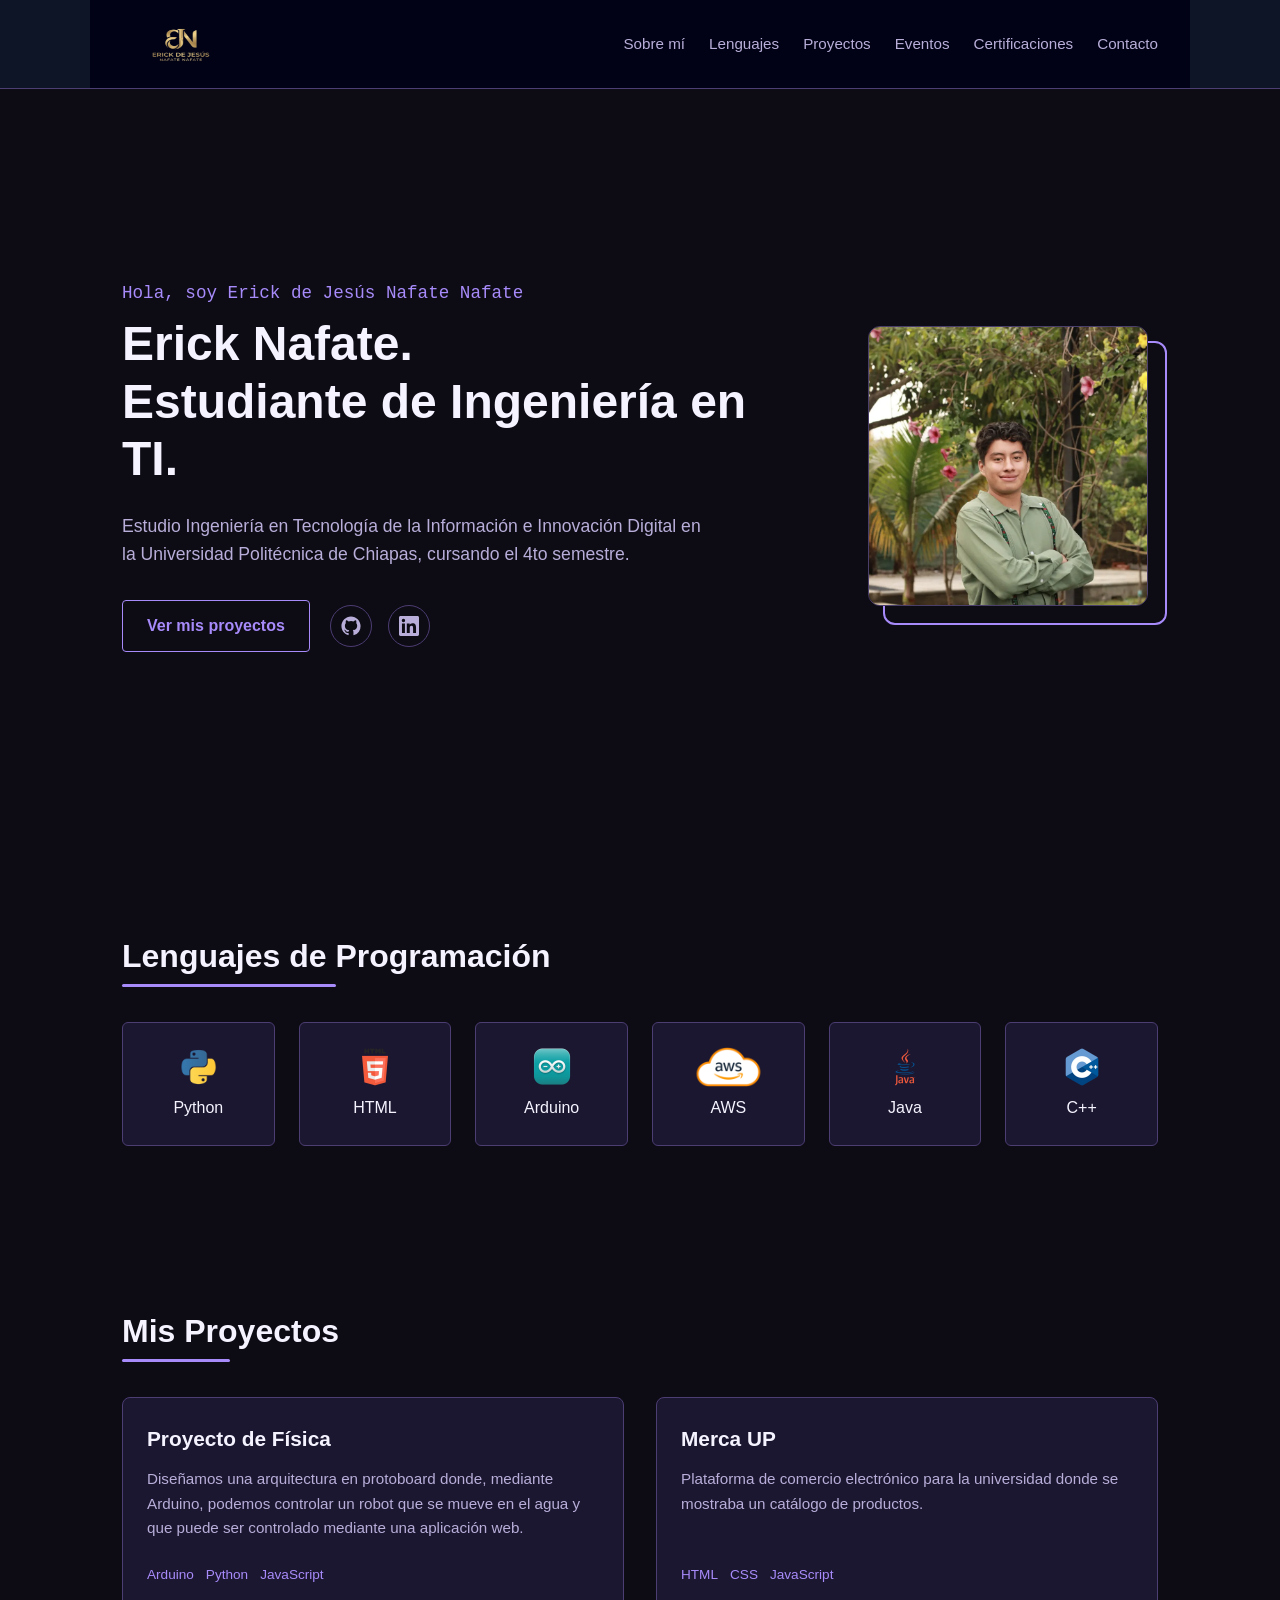
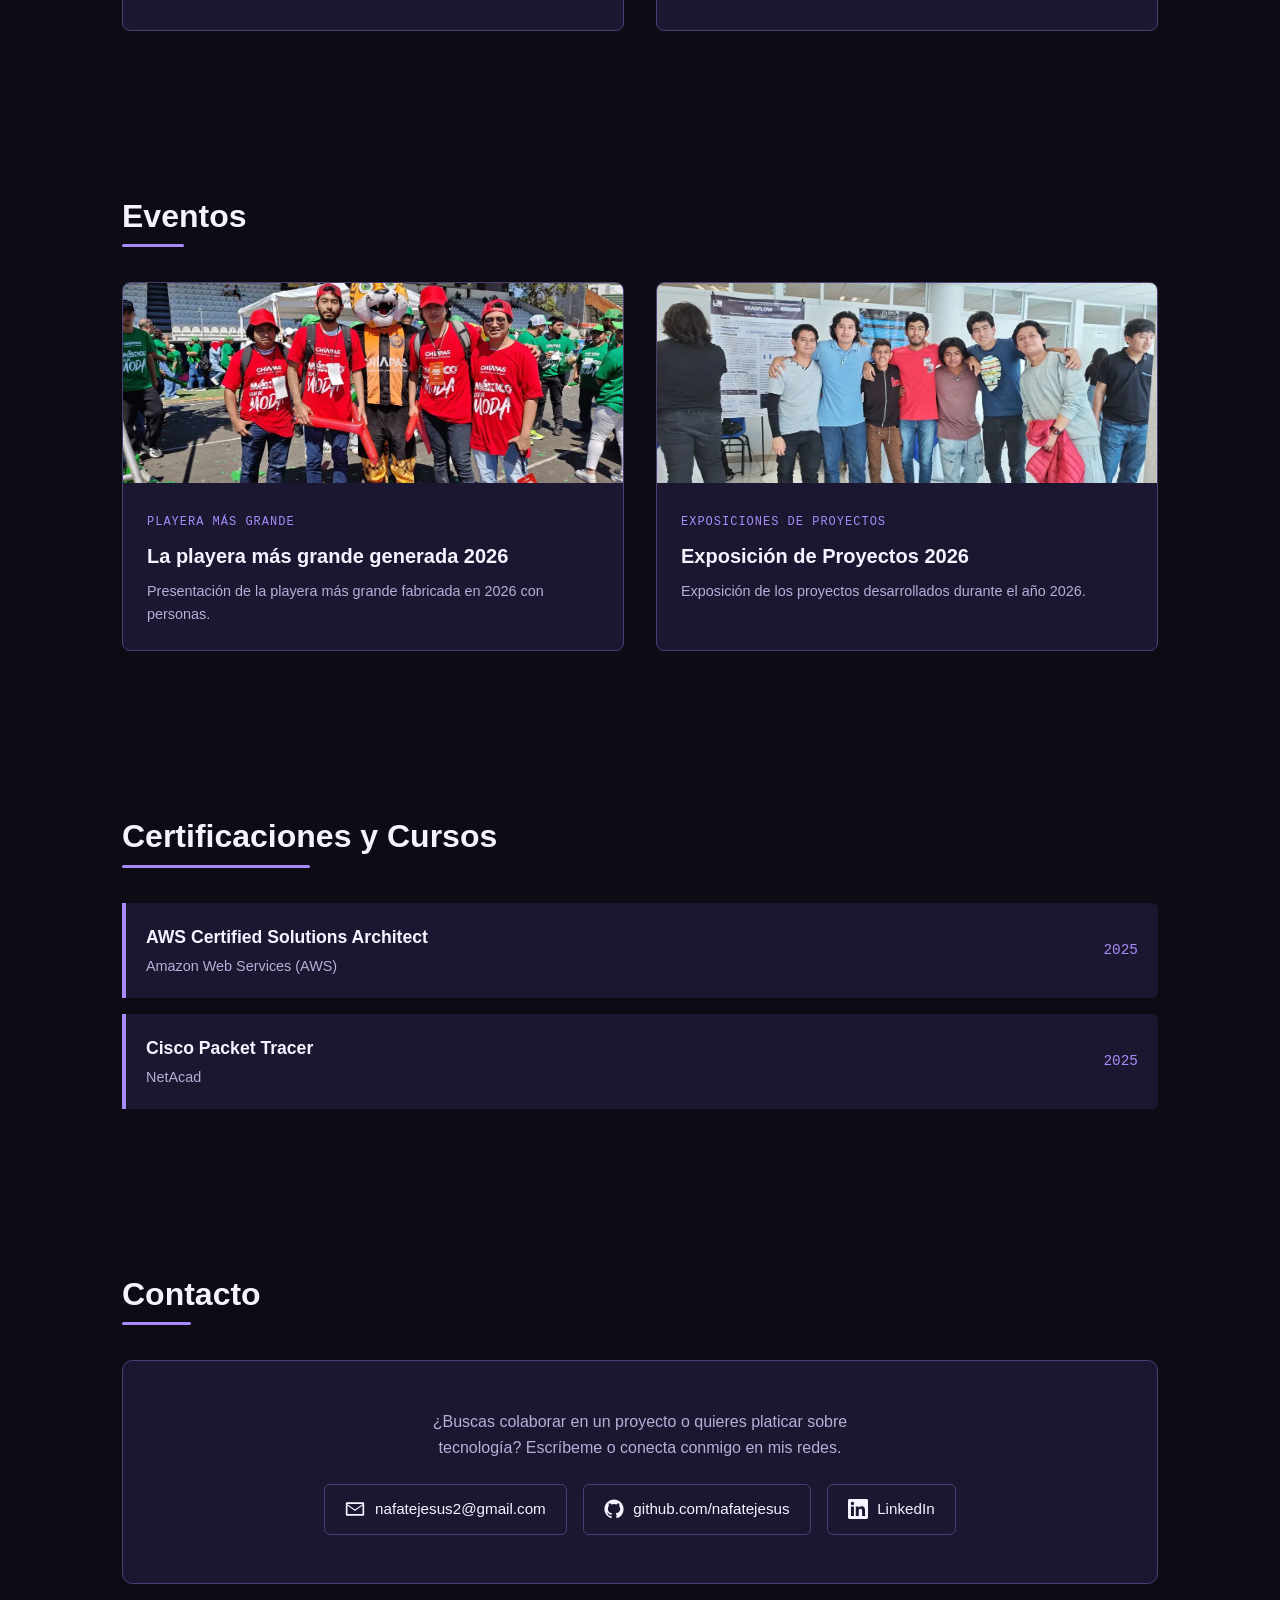
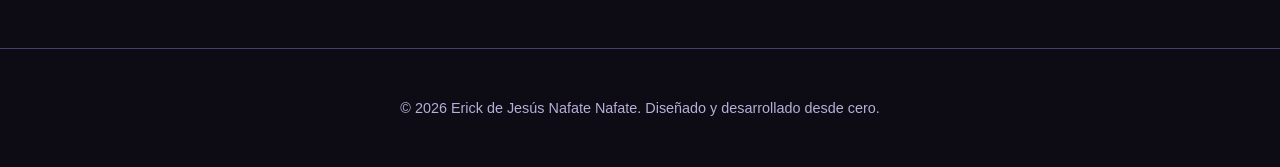
==== commit 4db2c4e9: "Modificaciones" ====
--- a/index.html
+++ b/index.html
@@ -3,466 +3,58 @@
   <head>
     <meta charset="UTF-8" />
     <meta name="viewport" content="width=device-width, initial-scale=1.0" />
-    <title>Erick Nafate | Estudiante en UP</title>
-
-    <style>
-      /* --- VARIABLES Y RESET --- */
-      :root {
-        --bg-principal: #0d0b14; /* Slate 900 */
-        --bg-secundario: #1c1730; /* Slate 800 */
-        --texto-principal: #f5f3ff; /* Slate 50 */
-        --texto-secundario: #b8aed9; /* Slate 400 */
-        --acento: #a78bfa; /* Sky 400 (Azul tech) */
-        --acento-hover: #8b5cf6;
-        --borde: #4c3d73;
+    <title>Erick Nafate | Estudiante de Ingeniería en TI</title>
+    <meta
+      name="description"
+      content="Portafolio de Erick de Jesús Nafate Nafate, estudiante de Ingeniería en Tecnología de la Información e Innovación Digital en la Universidad Politécnica de Chiapas. Proyectos, certificaciones y contacto."
+    />
+
+    <!-- Open Graph / redes sociales -->
+    <meta property="og:type" content="website" />
+    <meta
+      property="og:title"
+      content="Erick Nafate | Estudiante de Ingeniería en TI"
+    />
+    <meta
+      property="og:description"
+      content="Portafolio de Erick de Jesús Nafate Nafate: proyectos, certificaciones y stack de tecnologías."
+    />
+    <meta property="og:image" content="assets/yo.jpg" />
+
+    <link rel="icon" type="image/png" href="assets/favicon.png" />
+    <link rel="preload" as="image" href="assets/yo.webp" type="image/webp" />
+    <link rel="stylesheet" href="styles/styles.css" />
+
+    <script type="application/ld+json">
+      {
+        "@context": "https://schema.org",
+        "@type": "Person",
+        "name": "Erick de Jesús Nafate Nafate",
+        "jobTitle": "Estudiante de Ingeniería en Tecnología de la Información e Innovación Digital",
+        "affiliation": {
+          "@type": "CollegeOrUniversity",
+          "name": "Universidad Politécnica de Chiapas"
+        },
+        "email": "mailto:nafatejesus2@gmail.com",
+        "sameAs": [
+          "https://www.linkedin.com/in/jesus-nafate-b98857229",
+          "https://github.com/nafatejesus"
+        ]
       }
-
-      * {
-        margin: 0;
-        padding: 0;
-        box-sizing: border-box;
-        font-family:
-          "Segoe UI",
-          -apple-system,
-          BlinkMacSystemFont,
-          Roboto,
-          sans-serif;
-      }
-
-      html {
-        scroll-behavior: smooth;
-      }
-
-      body {
-        background-color: var(--bg-principal);
-        color: var(--texto-principal);
-        line-height: 1.6;
-      }
-
-      /* --- HEADER / NAV RESPONSIVE --- */
-      header {
-        position: fixed;
-        top: 0;
-        width: 100%;
-        background-color: rgba(15, 23, 42, 0.9);
-        backdrop-filter: blur(8px);
-        border-bottom: 1px solid var(--borde);
-        z-index: 1000;
-      }
-
-      .nav-container {
-        max-width: 1100px;
-        margin: 0 auto;
-        display: flex;
-        justify-content: space-between;
-        align-items: center;
-        padding: 1.2rem 2rem;
-        background-color: #010215;
-      }
-
-      .logo {
-        font-weight: 700;
-        font-size: 1.2rem;
-        color: var(--texto-principal);
-        text-decoration: none;
-      }
-
-      .logo span {
-        color: var(--acento);
-      }
-
-      .nav-links {
-        display: flex;
-        list-style: none;
-        gap: 1.5rem;
-      }
-
-      .nav-links a {
-        color: var(--texto-secundario);
-        text-decoration: none;
-        font-size: 0.95rem;
-        transition: color 0.3s;
-      }
-
-      .nav-links a:hover {
-        color: var(--acento);
-      }
-
-      /* --- ESTILOS GENERALES DE SECCIÓN --- */
-      section {
-        padding: 6rem 2rem 4rem 2rem;
-        max-width: 1100px;
-        margin: 0 auto;
-      }
-
-      .titulo-seccion {
-        font-size: 2rem;
-        margin-bottom: 2.5rem;
-        position: relative;
-        display: inline-block;
-      }
-
-      .titulo-seccion::after {
-        content: "";
-        position: absolute;
-        left: 0;
-        bottom: -5px;
-        width: 50%;
-        height: 3px;
-        background-color: var(--acento);
-        border-radius: 2px;
-      }
-
-      /* --- SOBRE MÍ (HERO CON FOTO RESTRUCTURADO) --- */
-      .sobre-mi-container {
-        display: flex;
-        align-items: center;
-        justify-content: space-between;
-        gap: 3rem;
-        min-height: 75vh;
-        padding-top: 4rem;
-      }
-
-      .sobre-mi-texto {
-        flex: 1;
-      }
-
-      .hero-sub {
-        color: var(--acento);
-        font-size: 1.1rem;
-        font-family: monospace;
-        margin-bottom: 0.5rem;
-      }
-
-      .hero-titulo {
-        font-size: 3rem;
-        line-height: 1.2;
-        margin-bottom: 1.5rem;
-      }
-
-      .hero-descripcion {
-        color: var(--texto-secundario);
-        font-size: 1.1rem;
-        margin-bottom: 2.5rem;
-      }
-
-      .btn-cta {
-        display: inline-block;
-        background-color: transparent;
-        color: var(--acento);
-        border: 1px solid var(--acento);
-        padding: 0.75rem 1.5rem;
-        border-radius: 4px;
-        text-decoration: none;
-        font-weight: 600;
-        transition: all 0.3s ease;
-      }
-
-      .btn-cta:hover {
-        background-color: rgba(56, 189, 248, 0.1);
-        transform: translateY(-2px);
-      }
-
-      /* Contenedor de la Foto de Perfil */
-      .sobre-mi-foto-wrapper {
-        flex: 0 0 300px;
-        display: flex;
-        justify-content: center;
-      }
-
-      .sobre-mi-foto-marco {
-        position: relative;
-        width: 280px;
-        height: 280px;
-        border-radius: 12px;
-      }
-
-      /* Efecto de borde flotante */
-      .sobre-mi-foto-marco::after {
-        content: "";
-        position: absolute;
-        top: 15px;
-        left: 15px;
-        width: 100%;
-        height: 100%;
-        border: 2px solid var(--acento);
-        border-radius: 12px;
-        z-index: 1;
-        transition: all 0.3s ease;
-      }
-
-      .sobre-mi-foto-marco:hover::after {
-        top: 8px;
-        left: 8px;
-      }
-
-      .perfil-img {
-        width: 100%;
-        height: 100%;
-        object-fit: cover;
-        border-radius: 12px;
-        position: relative;
-        z-index: 2;
-        background-color: var(--bg-secundario);
-        border: 1px solid var(--borde);
-        filter: grayscale(20%);
-        transition: filter 0.3s ease;
-      }
-
-      .sobre-mi-foto-marco:hover .perfil-img {
-        filter: grayscale(0%);
-      }
-
-      /* --- LENGUAJES DE PROGRAMACIÓN --- */
-      .skills-grid {
-        display: grid;
-        grid-template-columns: repeat(auto-fill, minmax(140px, 1fr));
-        gap: 1.5rem;
-      }
-
-      .skill-card {
-        background-color: var(--bg-secundario);
-        border: 1px solid var(--borde);
-        padding: 1.5rem;
-        border-radius: 6px;
-        text-align: center;
-        font-family: monospace;
-        transition:
-          transform 0.3s,
-          border-color 0.3s;
-      }
-
-      .skill-card:hover {
-        transform: translateY(-5px);
-        border-color: var(--acento);
-      }
-
-      .skill-card img {
-        display: block;
-        margin: 0 auto 0.5rem auto;
-      }
-
-      /* --- PROYECTOS --- */
-      .proyectos-grid {
-        display: grid;
-        grid-template-columns: repeat(auto-fit, minmax(300px, 1fr));
-        gap: 2rem;
-      }
-
-      .proyecto-card {
-        background-color: var(--bg-secundario);
-        border: 1px solid var(--borde);
-        border-radius: 8px;
-        overflow: hidden;
-        display: flex;
-        flex-direction: column;
-        transition: transform 0.3s;
-      }
-
-      .proyecto-card:hover {
-        transform: translateY(-5px);
-      }
-
-      .proyecto-info {
-        padding: 1.5rem;
-        display: flex;
-        flex-direction: column;
-        flex-grow: 1;
-      }
-
-      .proyecto-titulo {
-        font-size: 1.3rem;
-        margin-bottom: 0.75rem;
-      }
-
-      .proyecto-desc {
-        color: var(--texto-secundario);
-        font-size: 0.95rem;
-        margin-bottom: 1.5rem;
-        flex-grow: 1;
-      }
-
-      .proyecto-tech {
-        list-style: none;
-        display: flex;
-        flex-wrap: wrap;
-        gap: 0.75rem;
-        font-family: monospace;
-        font-size: 0.85rem;
-        color: var(--acento);
-      }
-
-      /* --- EVENTOS --- */
-      .eventos-grid {
-        display: grid;
-        grid-template-columns: repeat(auto-fit, minmax(300px, 1fr));
-        gap: 2rem;
-      }
-
-      .evento-card {
-        background-color: var(--bg-secundario);
-        border: 1px solid var(--borde);
-        border-radius: 8px;
-        overflow: hidden;
-        transition:
-          transform 0.3s,
-          border-color 0.3s;
-      }
-
-      .evento-card:hover {
-        transform: translateY(-5px);
-        border-color: var(--acento);
-      }
-
-      .evento-contenedor-img {
-        width: 100%;
-        height: 200px;
-        overflow: hidden;
-        background-color: #0b0f19;
-      }
-
-      .evento-img {
-        width: 100%;
-        height: 100%;
-        object-fit: cover;
-        transition: transform 0.5s ease;
-      }
-
-      .evento-card:hover .evento-img {
-        transform: scale(1.05);
-      }
-
-      .evento-info {
-        padding: 1.5rem;
-      }
-
-      .evento-tag {
-        display: inline-block;
-        font-family: monospace;
-        font-size: 0.75rem;
-        color: var(--acento);
-        text-transform: uppercase;
-        letter-spacing: 1px;
-        margin-bottom: 0.5rem;
-      }
-
-      .evento-titulo {
-        font-size: 1.25rem;
-        margin-bottom: 0.5rem;
-      }
-
-      .evento-desc {
-        color: var(--texto-secundario);
-        font-size: 0.9rem;
-      }
-
-      /* --- CERTIFICACIONES --- */
-      .cert-lista {
-        display: flex;
-        flex-direction: column;
-        gap: 1rem;
-      }
-
-      .cert-item {
-        background-color: var(--bg-secundario);
-        border-left: 4px solid var(--acento);
-        padding: 1.25rem;
-        display: flex;
-        justify-content: space-between;
-        align-items: center;
-        border-radius: 0 6px 6px 0;
-      }
-
-      .cert-info h3 {
-        font-size: 1.1rem;
-        margin-bottom: 0.25rem;
-      }
-
-      .cert-info p {
-        color: var(--texto-secundario);
-        font-size: 0.9rem;
-      }
-
-      .cert-fecha {
-        font-family: monospace;
-        color: var(--acento);
-        font-size: 0.9rem;
-      }
-
-      /* --- FOOTER --- */
-      footer {
-        text-align: center;
-        padding: 3rem 2rem;
-        border-top: 1px solid var(--borde);
-        color: var(--texto-secundario);
-        font-size: 0.9rem;
-      }
-
-      /* --- MEDIA QUERIES --- */
-      @media (max-width: 900px) {
-        .sobre-mi-container {
-          flex-direction: column-reverse;
-          text-align: center;
-          gap: 2rem;
-          padding-top: 6rem;
-        }
-
-        .hero-titulo {
-          font-size: 2.5rem;
-        }
-
-        .sobre-mi-foto-wrapper {
-          flex: initial;
-        }
-
-        .sobre-mi-foto-marco::after {
-          display: none;
-        }
-      }
-
-      @media (max-width: 600px) {
-        header {
-          position: absolute;
-        }
-
-        .nav-container {
-          flex-direction: column;
-          gap: 1rem;
-          padding: 1rem;
-        }
-
-        .nav-links {
-          gap: 1rem;
-          flex-wrap: wrap;
-          justify-content: center;
-        }
-
-        section {
-          padding: 4rem 1.2rem 2rem 1.2rem;
-        }
-
-        .hero-titulo {
-          font-size: 2rem;
-        }
-
-        .sobre-mi-foto-marco {
-          width: 200px;
-          height: 200px;
-        }
-
-        .cert-item {
-          flex-direction: column;
-          align-items: flex-start;
-          gap: 0.5rem;
-        }
-      }
-    </style>
+    </script>
   </head>
   <body>
+    <a href="#sobre-mi" class="skip-link">Saltar al contenido</a>
+
     <header>
-      <nav class="nav-container">
+      <nav class="nav-container" aria-label="Navegación principal">
         <a href="#" class="logo">
-          <img src="assets/logo.png" alt="Logo" width="100" height="50" />
+          <img
+            src="assets/logo.png"
+            alt="Logo de Erick Nafate"
+            width="100"
+            height="50"
+          />
         </a>
         <ul class="nav-links">
           <li><a href="#sobre-mi">Sobre mí</a></li>
@@ -470,159 +62,265 @@
           <li><a href="#proyectos">Proyectos</a></li>
           <li><a href="#eventos">Eventos</a></li>
           <li><a href="#certificaciones">Certificaciones</a></li>
+          <li><a href="#contacto">Contacto</a></li>
         </ul>
       </nav>
     </header>
 
-    <section id="sobre-mi">
-      <div class="sobre-mi-container">
-        <div class="sobre-mi-texto">
-          <p class="hero-sub">Hola, soy Erick de Jesus Nafate Nafate</p>
-          <h1 class="hero-titulo">Erick Nafate.<br />Estudiante en UP.</h1>
-          <p class="hero-descripcion">
-            Soy estudiante de la Universidad Politécnica de Chiapas, cursando el
-            3er grado y pertenezco al grupo "C".
+    <main>
+      <section id="sobre-mi">
+        <div class="sobre-mi-container">
+          <div class="sobre-mi-texto">
+            <p class="hero-sub">Hola, soy Erick de Jesús Nafate Nafate</p>
+            <h1 class="hero-titulo">
+              Erick Nafate.<br />Estudiante de Ingeniería en TI.
+            </h1>
+            <p class="hero-descripcion">
+              Estudio Ingeniería en Tecnología de la Información e Innovación
+              Digital en la Universidad Politécnica de Chiapas, cursando el 4to
+              semestre.
+            </p>
+            <div class="hero-acciones">
+              <a href="#proyectos" class="btn-cta">Ver mis proyectos</a>
+              <div class="redes-hero" aria-label="Redes sociales">
+                <a
+                  href="https://github.com/nafatejesus"
+                  target="_blank"
+                  rel="noopener noreferrer"
+                  aria-label="Perfil de GitHub de Erick Nafate"
+                >
+                  <svg viewBox="0 0 24 24" aria-hidden="true">
+                    <path
+                      d="M12 .5C5.73.5.5 5.73.5 12c0 5.09 3.29 9.4 7.86 10.93.58.11.79-.25.79-.56 0-.27-.01-1.17-.02-2.12-3.2.7-3.88-1.36-3.88-1.36-.52-1.34-1.28-1.7-1.28-1.7-1.05-.72.08-.71.08-.71 1.16.08 1.77 1.19 1.77 1.19 1.03 1.77 2.7 1.26 3.36.96.1-.75.4-1.26.73-1.55-2.55-.29-5.24-1.28-5.24-5.68 0-1.25.45-2.28 1.19-3.08-.12-.29-.52-1.46.11-3.05 0 0 .97-.31 3.18 1.18a11 11 0 0 1 5.79 0c2.2-1.49 3.17-1.18 3.17-1.18.64 1.59.24 2.76.12 3.05.74.8 1.18 1.83 1.18 3.08 0 4.41-2.69 5.38-5.25 5.67.41.36.78 1.06.78 2.14 0 1.55-.01 2.79-.01 3.17 0 .31.21.68.8.56A10.99 10.99 0 0 0 23.5 12C23.5 5.73 18.27.5 12 .5Z"
+                    />
+                  </svg>
+                </a>
+                <a
+                  href="https://www.linkedin.com/in/jesus-nafate-b98857229"
+                  target="_blank"
+                  rel="noopener noreferrer"
+                  aria-label="Perfil de LinkedIn de Erick Nafate"
+                >
+                  <svg viewBox="0 0 24 24" aria-hidden="true">
+                    <path
+                      d="M20.45 20.45h-3.55v-5.57c0-1.33-.02-3.04-1.85-3.04-1.86 0-2.14 1.45-2.14 2.94v5.67H9.36V9h3.41v1.56h.05c.47-.9 1.63-1.85 3.36-1.85 3.6 0 4.27 2.37 4.27 5.45v6.29ZM5.34 7.43a2.06 2.06 0 1 1 0-4.12 2.06 2.06 0 0 1 0 4.12ZM7.12 20.45H3.56V9h3.56v11.45ZM22.22 0H1.77C.79 0 0 .77 0 1.73v20.54C0 23.23.79 24 1.77 24h20.45c.98 0 1.78-.77 1.78-1.73V1.73C24 .77 23.2 0 22.22 0Z"
+                    />
+                  </svg>
+                </a>
+              </div>
+            </div>
+          </div>
+
+          <div class="sobre-mi-foto-wrapper">
+            <div class="sobre-mi-foto-marco">
+              <picture>
+                <source srcset="assets/yo.webp" type="image/webp" />
+                <img
+                  class="perfil-img"
+                  src="assets/yo.jpg"
+                  alt="Fotografía de Erick Nafate"
+                  width="280"
+                  height="280"
+                  fetchpriority="high"
+                />
+              </picture>
+            </div>
+          </div>
+        </div>
+      </section>
+
+      <section id="lenguajes">
+        <h2 class="titulo-seccion">Lenguajes de Programación</h2>
+        <div class="skills-grid">
+          <div class="skill-card">
+            <img
+              src="assets/python.png"
+              alt="Python"
+              height="40"
+              loading="lazy"
+            />
+            <p>Python</p>
+          </div>
+          <div class="skill-card">
+            <img src="assets/html.png" alt="HTML" height="40" loading="lazy" />
+            <p>HTML</p>
+          </div>
+          <div class="skill-card">
+            <img
+              src="assets/arduino.png"
+              alt="Arduino"
+              height="40"
+              loading="lazy"
+            />
+            <p>Arduino</p>
+          </div>
+          <div class="skill-card">
+            <img src="assets/aws.png" alt="AWS" height="40" loading="lazy" />
+            <p>AWS</p>
+          </div>
+          <div class="skill-card">
+            <img src="assets/java.png" alt="Java" height="40" loading="lazy" />
+            <p>Java</p>
+          </div>
+          <div class="skill-card">
+            <img src="assets/c++.png" alt="C++" height="40" loading="lazy" />
+            <p>C++</p>
+          </div>
+        </div>
+      </section>
+
+      <section id="proyectos">
+        <h2 class="titulo-seccion">Mis Proyectos</h2>
+        <div class="proyectos-grid">
+          <div class="proyecto-card">
+            <div class="proyecto-info">
+              <h3 class="proyecto-titulo">Proyecto de Física</h3>
+              <p class="proyecto-desc">
+                Diseñamos una arquitectura en protoboard donde, mediante
+                Arduino, podemos controlar un robot que se mueve en el agua y
+                que puede ser controlado mediante una aplicación web.
+              </p>
+              <ul class="proyecto-tech">
+                <li>Arduino</li>
+                <li>Python</li>
+                <li>JavaScript</li>
+              </ul>
+            </div>
+          </div>
+          <div class="proyecto-card">
+            <div class="proyecto-info">
+              <h3 class="proyecto-titulo">Merca UP</h3>
+              <p class="proyecto-desc">
+                Plataforma de comercio electrónico para la universidad donde se
+                mostraba un catálogo de productos.
+              </p>
+              <ul class="proyecto-tech">
+                <li>HTML</li>
+                <li>CSS</li>
+                <li>JavaScript</li>
+              </ul>
+            </div>
+          </div>
+        </div>
+      </section>
+
+      <section id="eventos">
+        <h2 class="titulo-seccion">Eventos</h2>
+        <div class="eventos-grid">
+          <div class="evento-card">
+            <div class="evento-contenedor-img">
+              <picture>
+                <source srcset="assets/playera.webp" type="image/webp" />
+                <img
+                  class="evento-img"
+                  src="assets/playera.jpg"
+                  alt="Grupo de personas sosteniendo la playera más grande fabricada en el evento"
+                  loading="lazy"
+                />
+              </picture>
+            </div>
+            <div class="evento-info">
+              <span class="evento-tag">Playera más grande</span>
+              <h3 class="evento-titulo">La playera más grande generada 2026</h3>
+              <p class="evento-desc">
+                Presentación de la playera más grande fabricada en 2026 con
+                personas.
+              </p>
+            </div>
+          </div>
+          <div class="evento-card">
+            <div class="evento-contenedor-img">
+              <picture>
+                <source srcset="assets/expo.webp" type="image/webp" />
+                <img
+                  class="evento-img"
+                  src="assets/expo.jpg"
+                  alt="Asistentes recorriendo los stands de la exposición de proyectos"
+                  loading="lazy"
+                />
+              </picture>
+            </div>
+            <div class="evento-info">
+              <span class="evento-tag">Exposiciones de proyectos</span>
+              <h3 class="evento-titulo">Exposición de Proyectos 2026</h3>
+              <p class="evento-desc">
+                Exposición de los proyectos desarrollados durante el año 2026.
+              </p>
+            </div>
+          </div>
+        </div>
+      </section>
+
+      <section id="certificaciones">
+        <h2 class="titulo-seccion">Certificaciones y Cursos</h2>
+        <div class="cert-lista">
+          <div class="cert-item">
+            <div class="cert-info">
+              <h3>AWS Certified Solutions Architect</h3>
+              <p>Amazon Web Services (AWS)</p>
+            </div>
+            <div class="cert-fecha">2025</div>
+          </div>
+          <div class="cert-item">
+            <div class="cert-info">
+              <h3>Cisco Packet Tracer</h3>
+              <p>NetAcad</p>
+            </div>
+            <div class="cert-fecha">2025</div>
+          </div>
+        </div>
+      </section>
+
+      <section id="contacto">
+        <h2 class="titulo-seccion">Contacto</h2>
+        <div class="contacto-caja">
+          <p>
+            ¿Buscas colaborar en un proyecto o quieres platicar sobre
+            tecnología? Escríbeme o conecta conmigo en mis redes.
           </p>
-          <div>
-            <a href="#proyectos" class="btn-cta">Ver mis proyectos</a>
-          </div>
-        </div>
-
-        <div class="sobre-mi-foto-wrapper">
-          <div class="sobre-mi-foto-marco">
-            <img
-              class="perfil-img"
-              src="assets/yo.JPG"
-              alt="Fotografía de Erick Nafate"
-            />
-          </div>
-        </div>
-      </div>
-    </section>
-
-    <section id="lenguajes">
-      <h2 class="titulo-seccion">Lenguajes de Programación</h2>
-      <div class="skills-grid">
-        <div class="skill-card">
-          <img src="assets/python.png" alt="Python" height="40" />
-          <p>Python</p>
-        </div>
-        <div class="skill-card">
-          <img src="assets/html.png" alt="HTML" height="40" />
-          <p>HTML</p>
-        </div>
-        <div class="skill-card">
-          <img src="assets/arduino.png" alt="Arduino" height="40" />
-          <p>Arduino</p>
-        </div>
-        <div class="skill-card">
-          <img src="assets/aws.png" alt="AWS" height="40" />
-          <p>AWS</p>
-        </div>
-        <div class="skill-card">
-          <img src="assets/java.png" alt="Java" height="40" />
-          <p>Java</p>
-        </div>
-        <div class="skill-card">
-          <img src="assets/c++.png" alt="C++" height="40" />
-          <p>C++</p>
-        </div>
-      </div>
-    </section>
-
-    <section id="proyectos">
-      <h2 class="titulo-seccion">Mis Proyectos</h2>
-      <div class="proyectos-grid">
-        <div class="proyecto-card">
-          <div class="proyecto-info">
-            <h3 class="proyecto-titulo">Proyecto de Física</h3>
-            <p class="proyecto-desc">
-              Diseñamos una arquitectura en protoboard donde mediante arduino
-              podemos controlar un robot que se mueve en el agua y que puede ser
-              controlado mediante una aplicación web.
-            </p>
-            <ul class="proyecto-tech">
-              <li>Arduino</li>
-              <li>Python</li>
-              <li>JavaScript</li>
-            </ul>
-          </div>
-        </div>
-        <div class="proyecto-card">
-          <div class="proyecto-info">
-            <h3 class="proyecto-titulo">Merca UP</h3>
-            <p class="proyecto-desc">
-              Plataforma de comercio electrónico para la universidad donde se
-              mostraba un catálogo de productos.
-            </p>
-            <ul class="proyecto-tech">
-              <li>HTML</li>
-              <li>CSS</li>
-              <li>JavaScript</li>
-            </ul>
-          </div>
-        </div>
-      </div>
-    </section>
-
-    <section id="eventos">
-      <h2 class="titulo-seccion">Eventos</h2>
-      <div class="eventos-grid">
-        <div class="evento-card">
-          <div class="evento-contenedor-img">
-            <img
-              class="evento-img"
-              src="assets/playera.jpg"
-              alt="Playera más grande"
-            />
-          </div>
-          <div class="evento-info">
-            <span class="evento-tag">Playera más grande </span>
-            <h3 class="evento-titulo">La playera más grande generada 2026</h3>
-            <p class="evento-desc">
-              Presentación de la playera más grande fabricada en 2026 con
-              personas.
-            </p>
-          </div>
-        </div>
-        <div class="evento-card">
-          <div class="evento-contenedor-img">
-            <img class="evento-img" src="assets/expo.jpg" alt="Conferencia" />
-          </div>
-          <div class="evento-info">
-            <span class="evento-tag">Exposiciones de proyectos</span>
-            <h3 class="evento-titulo">Exposición de Proyectos 2026</h3>
-            <p class="evento-desc">
-              Exposición de los proyectos desarrollados durante el año 2026.
-            </p>
-          </div>
-        </div>
-      </div>
-    </section>
-
-    <section id="certificaciones">
-      <h2 class="titulo-seccion">Certificaciones y Cursos</h2>
-      <div class="cert-lista">
-        <div class="cert-item">
-          <div class="cert-info">
-            <h3>AWS Certified Solutions Architect</h3>
-            <p>Amazon Web Services (AWS)</p>
-          </div>
-          <div class="cert-fecha">2025</div>
-        </div>
-        <div class="cert-item">
-          <div class="cert-info">
-            <h3>Cisco Packet Tracer</h3>
-            <p>NetAcad</p>
-          </div>
-          <div class="cert-fecha">2025</div>
-        </div>
-      </div>
-    </section>
+          <div class="contacto-enlaces">
+            <a class="contacto-enlace" href="mailto:nafatejesus2@gmail.com">
+              <svg viewBox="0 0 24 24" aria-hidden="true">
+                <path
+                  d="M2 4h20a1 1 0 0 1 1 1v14a1 1 0 0 1-1 1H2a1 1 0 0 1-1-1V5a1 1 0 0 1 1-1Zm19.4 2H2.6L12 12.5 21.4 6ZM3 7.9V18h18V7.9l-9 6.35L3 7.9Z"
+                />
+              </svg>
+              nafatejesus2@gmail.com
+            </a>
+            <a
+              class="contacto-enlace"
+              href="https://github.com/nafatejesus"
+              target="_blank"
+              rel="noopener noreferrer"
+            >
+              <svg viewBox="0 0 24 24" aria-hidden="true">
+                <path
+                  d="M12 .5C5.73.5.5 5.73.5 12c0 5.09 3.29 9.4 7.86 10.93.58.11.79-.25.79-.56 0-.27-.01-1.17-.02-2.12-3.2.7-3.88-1.36-3.88-1.36-.52-1.34-1.28-1.7-1.28-1.7-1.05-.72.08-.71.08-.71 1.16.08 1.77 1.19 1.77 1.19 1.03 1.77 2.7 1.26 3.36.96.1-.75.4-1.26.73-1.55-2.55-.29-5.24-1.28-5.24-5.68 0-1.25.45-2.28 1.19-3.08-.12-.29-.52-1.46.11-3.05 0 0 .97-.31 3.18 1.18a11 11 0 0 1 5.79 0c2.2-1.49 3.17-1.18 3.17-1.18.64 1.59.24 2.76.12 3.05.74.8 1.18 1.83 1.18 3.08 0 4.41-2.69 5.38-5.25 5.67.41.36.78 1.06.78 2.14 0 1.55-.01 2.79-.01 3.17 0 .31.21.68.8.56A10.99 10.99 0 0 0 23.5 12C23.5 5.73 18.27.5 12 .5Z"
+                />
+              </svg>
+              github.com/nafatejesus
+            </a>
+            <a
+              class="contacto-enlace"
+              href="https://www.linkedin.com/in/jesus-nafate-b98857229"
+              target="_blank"
+              rel="noopener noreferrer"
+            >
+              <svg viewBox="0 0 24 24" aria-hidden="true">
+                <path
+                  d="M20.45 20.45h-3.55v-5.57c0-1.33-.02-3.04-1.85-3.04-1.86 0-2.14 1.45-2.14 2.94v5.67H9.36V9h3.41v1.56h.05c.47-.9 1.63-1.85 3.36-1.85 3.6 0 4.27 2.37 4.27 5.45v6.29ZM5.34 7.43a2.06 2.06 0 1 1 0-4.12 2.06 2.06 0 0 1 0 4.12ZM7.12 20.45H3.56V9h3.56v11.45ZM22.22 0H1.77C.79 0 0 .77 0 1.73v20.54C0 23.23.79 24 1.77 24h20.45c.98 0 1.78-.77 1.78-1.73V1.73C24 .77 23.2 0 22.22 0Z"
+                />
+              </svg>
+              LinkedIn
+            </a>
+          </div>
+        </div>
+      </section>
+    </main>
 
     <footer>
       <p>
-        &copy; 2026 Erick de Jesus Nafate Nafate. Diseñado y desarrollado desde
+        &copy; 2026 Erick de Jesús Nafate Nafate. Diseñado y desarrollado desde
         cero.
       </p>
     </footer>
--- a/styles/styles.css
+++ b/styles/styles.css
@@ -0,0 +1,622 @@
+/* --- VARIABLES Y RESET --- */
+:root {
+  --bg-principal: #0d0b14;
+  --bg-secundario: #1c1730;
+  --texto-principal: #f5f3ff;
+  --texto-secundario: #b8aed9;
+  --acento: #a78bfa;
+  --acento-hover: #8b5cf6;
+  --borde: #4c3d73;
+}
+
+* {
+  margin: 0;
+  padding: 0;
+  box-sizing: border-box;
+  font-family:
+    "Segoe UI",
+    -apple-system,
+    BlinkMacSystemFont,
+    Roboto,
+    sans-serif;
+}
+
+html {
+  scroll-behavior: smooth;
+}
+
+@media (prefers-reduced-motion: reduce) {
+  html {
+    scroll-behavior: auto;
+  }
+  * {
+    animation-duration: 0.01ms !important;
+    animation-iteration-count: 1 !important;
+    transition-duration: 0.01ms !important;
+  }
+}
+
+body {
+  background-color: var(--bg-principal);
+  color: var(--texto-principal);
+  line-height: 1.6;
+}
+
+a:focus-visible,
+button:focus-visible {
+  outline: 2px solid var(--acento);
+  outline-offset: 3px;
+}
+
+/* --- SKIP LINK --- */
+.skip-link {
+  position: absolute;
+  left: -9999px;
+  top: 0;
+  background: var(--acento);
+  color: var(--bg-principal);
+  padding: 0.75rem 1.25rem;
+  z-index: 2000;
+  border-radius: 0 0 6px 0;
+  font-weight: 600;
+  text-decoration: none;
+}
+
+.skip-link:focus {
+  left: 0;
+}
+
+/* --- HEADER / NAV RESPONSIVE --- */
+header {
+  position: fixed;
+  top: 0;
+  width: 100%;
+  background-color: rgba(15, 23, 42, 0.9);
+  backdrop-filter: blur(8px);
+  border-bottom: 1px solid var(--borde);
+  z-index: 1000;
+}
+
+.nav-container {
+  max-width: 1100px;
+  margin: 0 auto;
+  display: flex;
+  justify-content: space-between;
+  align-items: center;
+  padding: 1.2rem 2rem;
+  background-color: #010215;
+}
+
+.logo {
+  font-weight: 700;
+  font-size: 1.2rem;
+  color: var(--texto-principal);
+  text-decoration: none;
+}
+
+.logo img {
+  display: block;
+}
+
+.nav-links {
+  display: flex;
+  list-style: none;
+  gap: 1.5rem;
+}
+
+.nav-links a {
+  color: var(--texto-secundario);
+  text-decoration: none;
+  font-size: 0.95rem;
+  transition: color 0.3s;
+}
+
+.nav-links a:hover {
+  color: var(--acento);
+}
+
+/* --- ESTILOS GENERALES DE SECCIÓN --- */
+section {
+  padding: 6rem 2rem 4rem 2rem;
+  max-width: 1100px;
+  margin: 0 auto;
+}
+
+.titulo-seccion {
+  font-size: 2rem;
+  margin-bottom: 2.5rem;
+  position: relative;
+  display: inline-block;
+}
+
+.titulo-seccion::after {
+  content: "";
+  position: absolute;
+  left: 0;
+  bottom: -5px;
+  width: 50%;
+  height: 3px;
+  background-color: var(--acento);
+  border-radius: 2px;
+}
+
+/* --- SOBRE MÍ --- */
+.sobre-mi-container {
+  display: flex;
+  align-items: center;
+  justify-content: space-between;
+  gap: 3rem;
+  min-height: 75vh;
+  padding-top: 4rem;
+}
+
+.sobre-mi-texto {
+  flex: 1;
+}
+
+.hero-sub {
+  color: var(--acento);
+  font-size: 1.1rem;
+  font-family: monospace;
+  margin-bottom: 0.5rem;
+}
+
+.hero-titulo {
+  font-size: 3rem;
+  line-height: 1.2;
+  margin-bottom: 1.5rem;
+}
+
+.hero-descripcion {
+  color: var(--texto-secundario);
+  font-size: 1.1rem;
+  margin-bottom: 2rem;
+  max-width: 60ch;
+}
+
+.hero-acciones {
+  display: flex;
+  flex-wrap: wrap;
+  align-items: center;
+  gap: 1.25rem;
+}
+
+.btn-cta {
+  display: inline-block;
+  background-color: transparent;
+  color: var(--acento);
+  border: 1px solid var(--acento);
+  padding: 0.75rem 1.5rem;
+  border-radius: 4px;
+  text-decoration: none;
+  font-weight: 600;
+  transition: all 0.3s ease;
+}
+
+.btn-cta:hover {
+  background-color: rgba(167, 139, 250, 0.1);
+  transform: translateY(-2px);
+}
+
+.redes-hero {
+  display: flex;
+  gap: 1rem;
+}
+
+.redes-hero a {
+  display: flex;
+  align-items: center;
+  justify-content: center;
+  width: 42px;
+  height: 42px;
+  border: 1px solid var(--borde);
+  border-radius: 50%;
+  color: var(--texto-secundario);
+  transition:
+    color 0.3s,
+    border-color 0.3s,
+    transform 0.3s;
+}
+
+.redes-hero a:hover {
+  color: var(--acento);
+  border-color: var(--acento);
+  transform: translateY(-2px);
+}
+
+.redes-hero svg {
+  width: 20px;
+  height: 20px;
+  fill: currentColor;
+}
+
+/* Contenedor de la Foto de Perfil */
+.sobre-mi-foto-wrapper {
+  flex: 0 0 300px;
+  display: flex;
+  justify-content: center;
+}
+
+.sobre-mi-foto-marco {
+  position: relative;
+  width: 280px;
+  height: 280px;
+  border-radius: 12px;
+}
+
+.sobre-mi-foto-marco::after {
+  content: "";
+  position: absolute;
+  top: 15px;
+  left: 15px;
+  width: 100%;
+  height: 100%;
+  border: 2px solid var(--acento);
+  border-radius: 12px;
+  z-index: 1;
+  transition: all 0.3s ease;
+}
+
+.sobre-mi-foto-marco:hover::after {
+  top: 8px;
+  left: 8px;
+}
+
+.perfil-img {
+  width: 100%;
+  height: 100%;
+  object-fit: cover;
+  border-radius: 12px;
+  position: relative;
+  z-index: 2;
+  background-color: var(--bg-secundario);
+  border: 1px solid var(--borde);
+  filter: grayscale(20%);
+  transition: filter 0.3s ease;
+}
+
+.sobre-mi-foto-marco:hover .perfil-img {
+  filter: grayscale(0%);
+}
+
+/* --- LENGUAJES DE PROGRAMACIÓN --- */
+.skills-grid {
+  display: grid;
+  grid-template-columns: repeat(auto-fill, minmax(140px, 1fr));
+  gap: 1.5rem;
+}
+
+.skill-card {
+  background-color: var(--bg-secundario);
+  border: 1px solid var(--borde);
+  padding: 1.5rem;
+  border-radius: 6px;
+  text-align: center;
+  font-family: monospace;
+  transition:
+    transform 0.3s,
+    border-color 0.3s;
+}
+
+.skill-card:hover {
+  transform: translateY(-5px);
+  border-color: var(--acento);
+}
+
+.skill-card img {
+  display: block;
+  margin: 0 auto 0.5rem auto;
+}
+
+/* --- PROYECTOS --- */
+.proyectos-grid {
+  display: grid;
+  grid-template-columns: repeat(auto-fit, minmax(300px, 1fr));
+  gap: 2rem;
+}
+
+.proyecto-card {
+  background-color: var(--bg-secundario);
+  border: 1px solid var(--borde);
+  border-radius: 8px;
+  overflow: hidden;
+  display: flex;
+  flex-direction: column;
+  transition: transform 0.3s;
+}
+
+.proyecto-card:hover {
+  transform: translateY(-5px);
+}
+
+.proyecto-info {
+  padding: 1.5rem;
+  display: flex;
+  flex-direction: column;
+  flex-grow: 1;
+}
+
+.proyecto-titulo {
+  font-size: 1.3rem;
+  margin-bottom: 0.75rem;
+}
+
+.proyecto-desc {
+  color: var(--texto-secundario);
+  font-size: 0.95rem;
+  margin-bottom: 1.5rem;
+  flex-grow: 1;
+}
+
+.proyecto-tech {
+  list-style: none;
+  display: flex;
+  flex-wrap: wrap;
+  gap: 0.75rem;
+  font-family: monospace;
+  font-size: 0.85rem;
+  color: var(--acento);
+  margin-bottom: 1.25rem;
+}
+
+.proyecto-estado {
+  display: inline-flex;
+  align-self: flex-start;
+  align-items: center;
+  gap: 0.4rem;
+  font-size: 0.8rem;
+  color: var(--texto-secundario);
+  border: 1px dashed var(--borde);
+  padding: 0.35rem 0.75rem;
+  border-radius: 4px;
+}
+
+/* --- EVENTOS --- */
+.eventos-grid {
+  display: grid;
+  grid-template-columns: repeat(auto-fit, minmax(300px, 1fr));
+  gap: 2rem;
+}
+
+.evento-card {
+  background-color: var(--bg-secundario);
+  border: 1px solid var(--borde);
+  border-radius: 8px;
+  overflow: hidden;
+  transition:
+    transform 0.3s,
+    border-color 0.3s;
+}
+
+.evento-card:hover {
+  transform: translateY(-5px);
+  border-color: var(--acento);
+}
+
+.evento-contenedor-img {
+  width: 100%;
+  height: 200px;
+  overflow: hidden;
+  background-color: #0b0f19;
+}
+
+.evento-img {
+  width: 100%;
+  height: 100%;
+  object-fit: cover;
+  transition: transform 0.5s ease;
+}
+
+.evento-card:hover .evento-img {
+  transform: scale(1.05);
+}
+
+.evento-info {
+  padding: 1.5rem;
+}
+
+.evento-tag {
+  display: inline-block;
+  font-family: monospace;
+  font-size: 0.75rem;
+  color: var(--acento);
+  text-transform: uppercase;
+  letter-spacing: 1px;
+  margin-bottom: 0.5rem;
+}
+
+.evento-titulo {
+  font-size: 1.25rem;
+  margin-bottom: 0.5rem;
+}
+
+.evento-desc {
+  color: var(--texto-secundario);
+  font-size: 0.9rem;
+}
+
+/* --- CERTIFICACIONES --- */
+.cert-lista {
+  display: flex;
+  flex-direction: column;
+  gap: 1rem;
+}
+
+.cert-item {
+  background-color: var(--bg-secundario);
+  border-left: 4px solid var(--acento);
+  padding: 1.25rem;
+  display: flex;
+  justify-content: space-between;
+  align-items: center;
+  border-radius: 0 6px 6px 0;
+}
+
+.cert-info h3 {
+  font-size: 1.1rem;
+  margin-bottom: 0.25rem;
+}
+
+.cert-info p {
+  color: var(--texto-secundario);
+  font-size: 0.9rem;
+}
+
+.cert-fecha {
+  font-family: monospace;
+  color: var(--acento);
+  font-size: 0.9rem;
+}
+
+/* --- CONTACTO --- */
+.contacto-caja {
+  background-color: var(--bg-secundario);
+  border: 1px solid var(--borde);
+  border-radius: 10px;
+  padding: 3rem 2rem;
+  text-align: center;
+  display: flex;
+  flex-direction: column;
+  align-items: center;
+  gap: 1.5rem;
+}
+
+.contacto-caja p {
+  color: var(--texto-secundario);
+  max-width: 55ch;
+}
+
+.contacto-enlaces {
+  display: flex;
+  flex-wrap: wrap;
+  justify-content: center;
+  gap: 1rem;
+}
+
+.contacto-enlace {
+  display: inline-flex;
+  align-items: center;
+  gap: 0.6rem;
+  padding: 0.75rem 1.25rem;
+  border: 1px solid var(--borde);
+  border-radius: 6px;
+  color: var(--texto-principal);
+  text-decoration: none;
+  font-size: 0.95rem;
+  transition:
+    border-color 0.3s,
+    color 0.3s,
+    transform 0.3s;
+}
+
+.contacto-enlace:hover {
+  border-color: var(--acento);
+  color: var(--acento);
+  transform: translateY(-2px);
+}
+
+.contacto-enlace svg {
+  width: 20px;
+  height: 20px;
+  fill: currentColor;
+}
+
+/* --- FOOTER --- */
+footer {
+  text-align: center;
+  padding: 3rem 2rem;
+  border-top: 1px solid var(--borde);
+  color: var(--texto-secundario);
+  font-size: 0.9rem;
+  display: flex;
+  flex-direction: column;
+  align-items: center;
+  gap: 1rem;
+}
+
+.footer-redes {
+  display: flex;
+  gap: 1rem;
+}
+
+.footer-redes a {
+  color: var(--texto-secundario);
+  transition: color 0.3s;
+}
+
+.footer-redes a:hover {
+  color: var(--acento);
+}
+
+.footer-redes svg {
+  width: 18px;
+  height: 18px;
+  fill: currentColor;
+}
+
+/* --- MEDIA QUERIES --- */
+@media (max-width: 900px) {
+  .sobre-mi-container {
+    flex-direction: column-reverse;
+    text-align: center;
+    gap: 2rem;
+    padding-top: 6rem;
+  }
+
+  .hero-titulo {
+    font-size: 2.5rem;
+  }
+
+  .hero-acciones {
+    justify-content: center;
+  }
+
+  .sobre-mi-foto-wrapper {
+    flex: initial;
+  }
+
+  .sobre-mi-foto-marco::after {
+    display: none;
+  }
+}
+
+@media (max-width: 600px) {
+  header {
+    position: absolute;
+  }
+
+  .nav-container {
+    flex-direction: column;
+    gap: 1rem;
+    padding: 1rem;
+  }
+
+  .nav-links {
+    gap: 1rem;
+    flex-wrap: wrap;
+    justify-content: center;
+  }
+
+  section {
+    padding: 4rem 1.2rem 2rem 1.2rem;
+  }
+
+  .hero-titulo {
+    font-size: 2rem;
+  }
+
+  .sobre-mi-foto-marco {
+    width: 200px;
+    height: 200px;
+  }
+
+  .cert-item {
+    flex-direction: column;
+    align-items: flex-start;
+    gap: 0.5rem;
+  }
+
+  .contacto-caja {
+    padding: 2rem 1.25rem;
+  }
+}
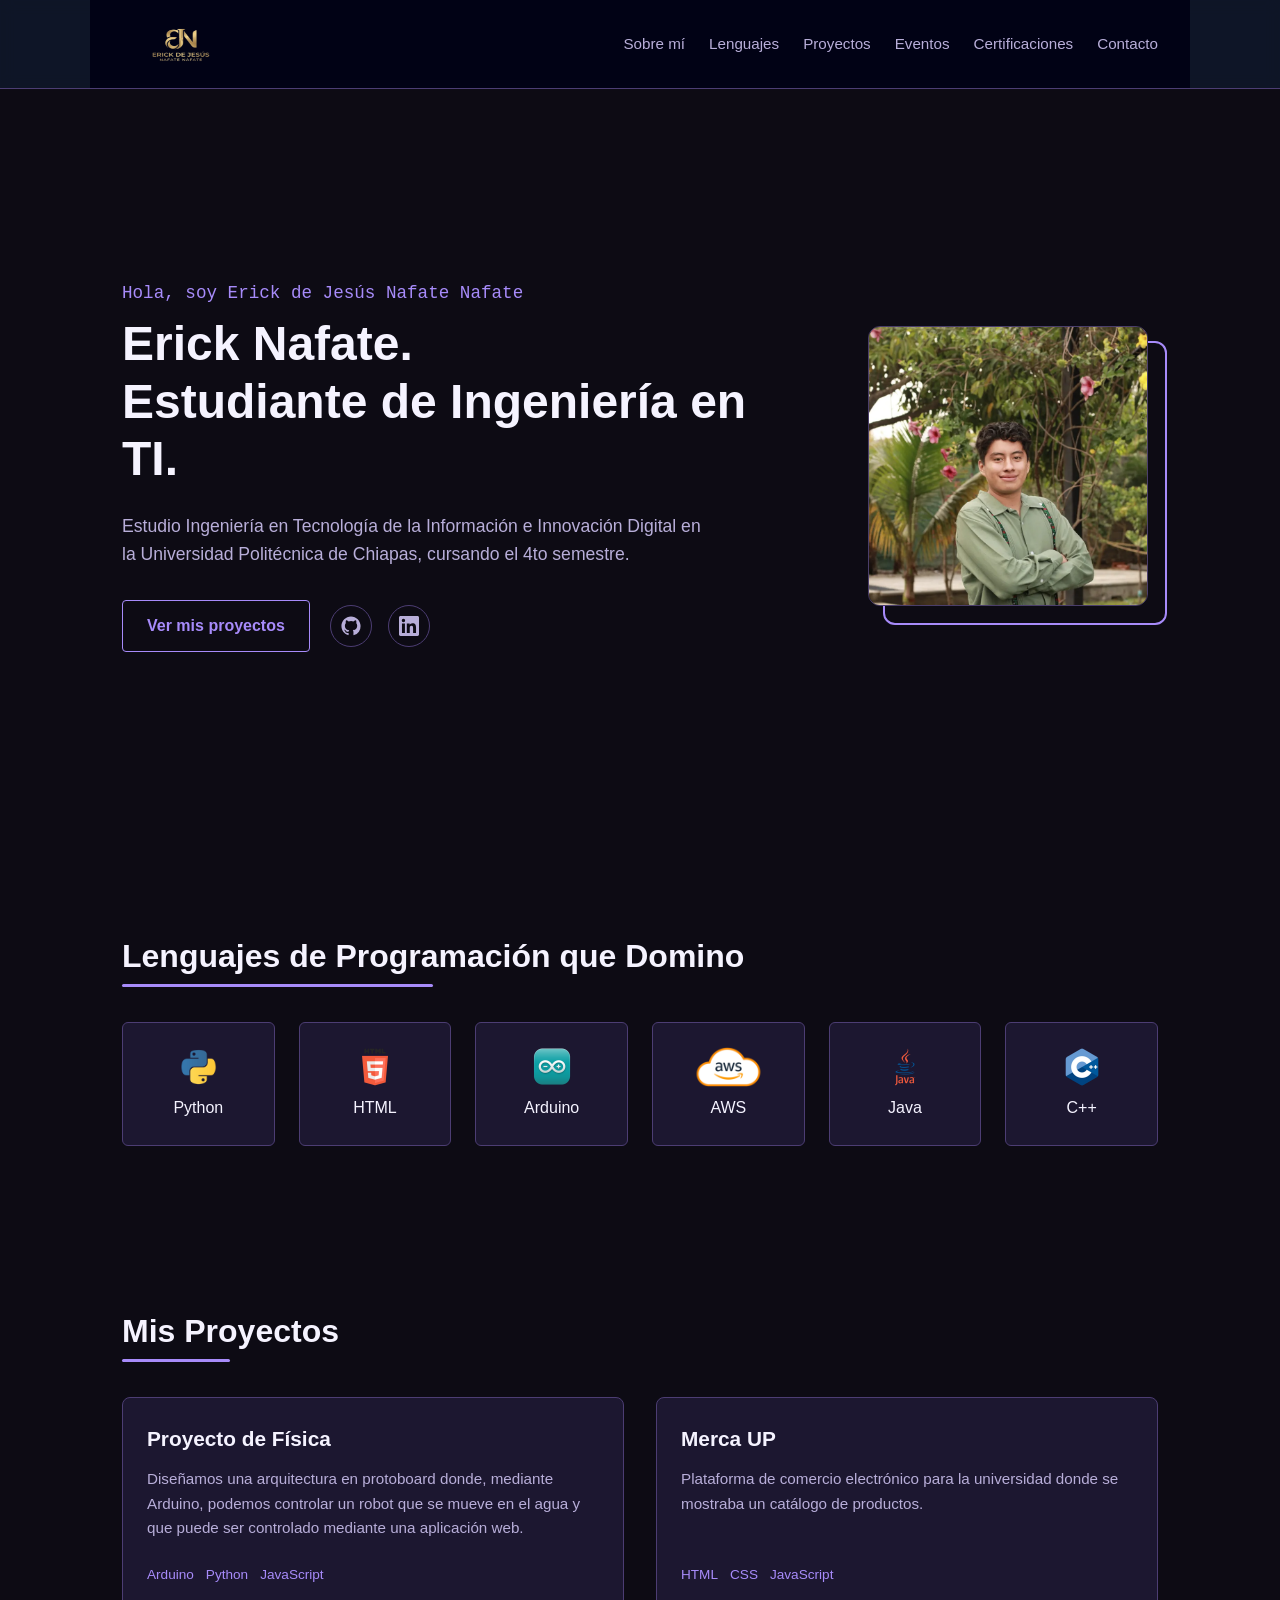
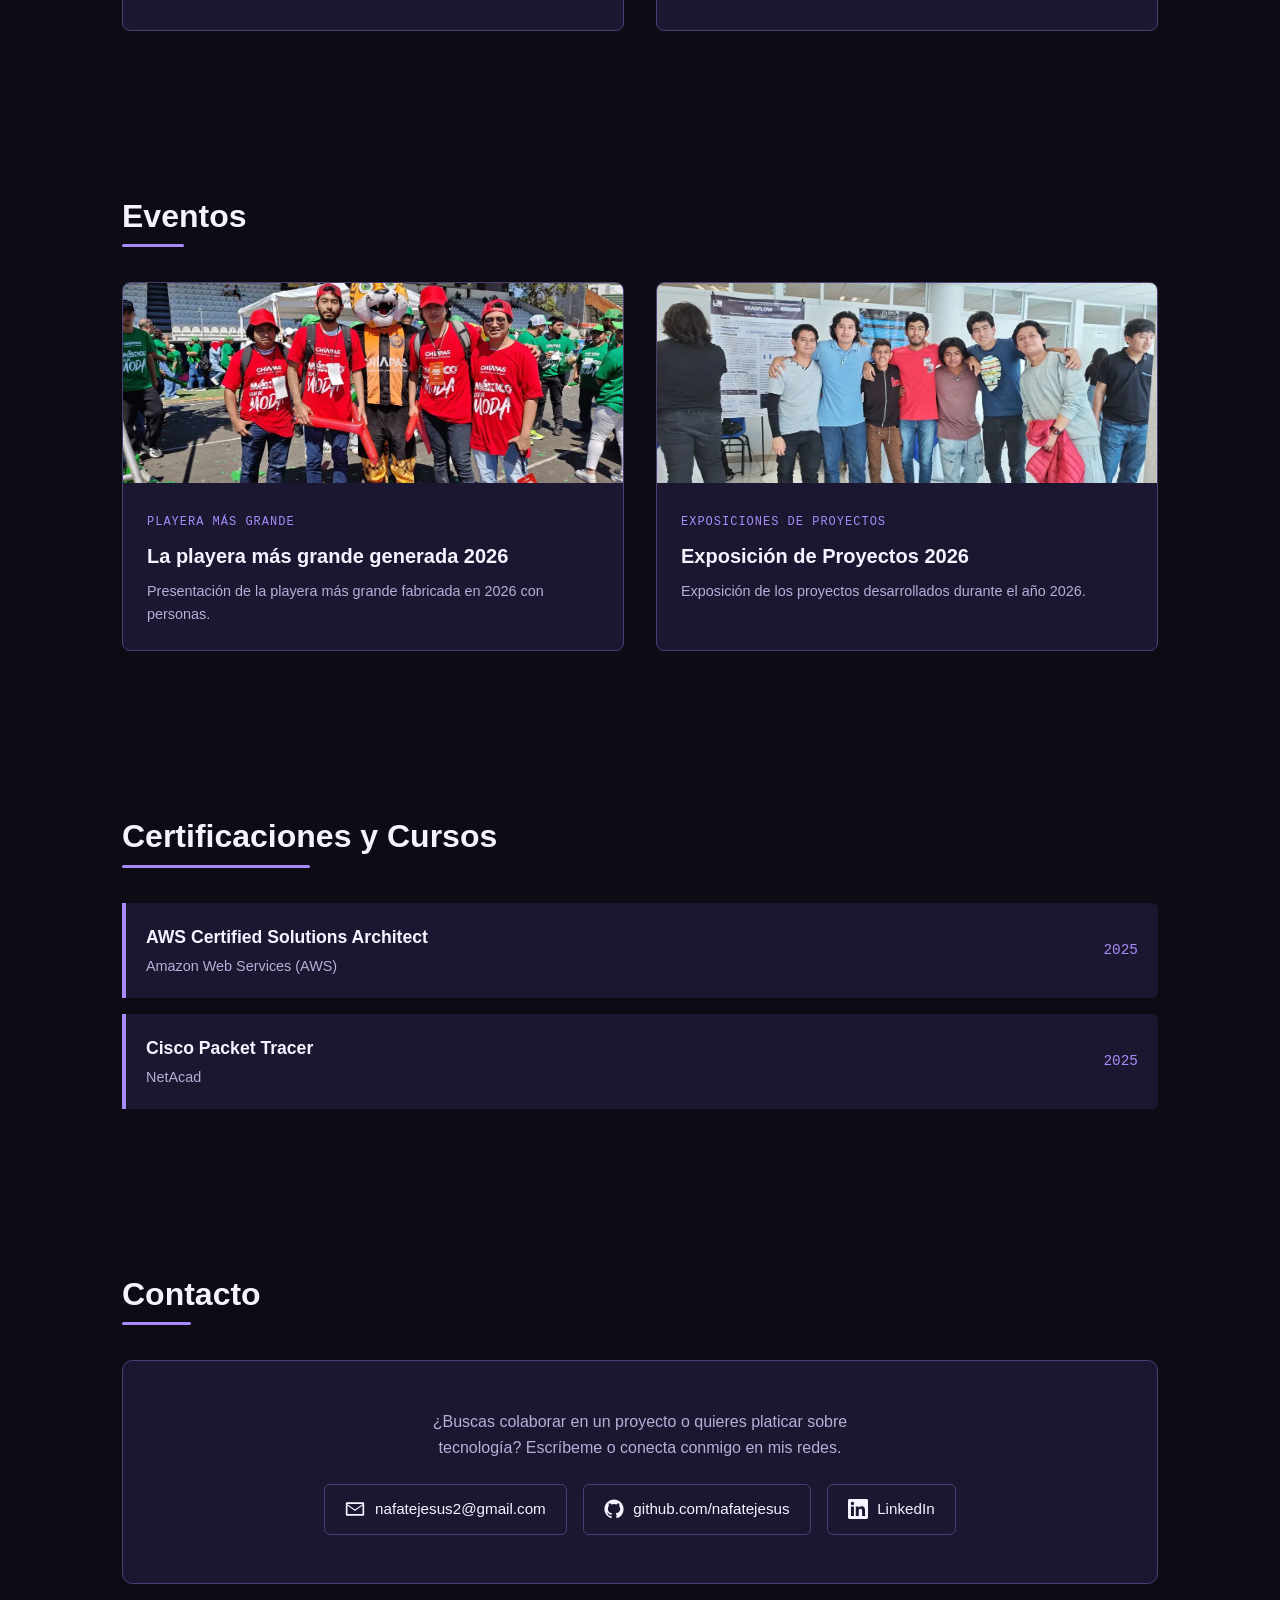
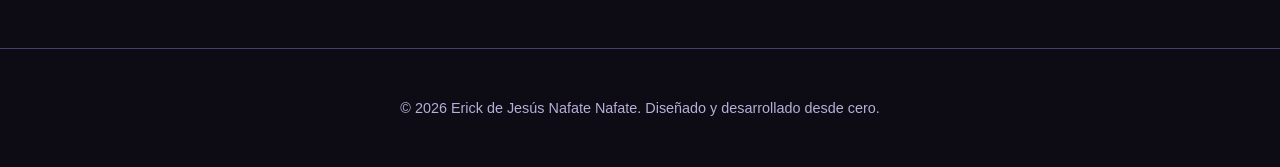
==== commit 10fdb17d: "mejora" ====
--- a/index.html
+++ b/index.html
@@ -9,7 +9,6 @@
       content="Portafolio de Erick de Jesús Nafate Nafate, estudiante de Ingeniería en Tecnología de la Información e Innovación Digital en la Universidad Politécnica de Chiapas. Proyectos, certificaciones y contacto."
     />
 
-    <!-- Open Graph / redes sociales -->
     <meta property="og:type" content="website" />
     <meta
       property="og:title"
@@ -130,7 +129,7 @@
       </section>
 
       <section id="lenguajes">
-        <h2 class="titulo-seccion">Lenguajes de Programación</h2>
+        <h2 class="titulo-seccion">Lenguajes de Programación que Domino</h2>
         <div class="skills-grid">
           <div class="skill-card">
             <img
--- a/styles/styles.css
+++ b/styles/styles.css
@@ -1,4 +1,3 @@
-/* --- VARIABLES Y RESET --- */
 :root {
   --bg-principal: #0d0b14;
   --bg-secundario: #1c1730;
@@ -48,7 +47,6 @@
   outline-offset: 3px;
 }
 
-/* --- SKIP LINK --- */
 .skip-link {
   position: absolute;
   left: -9999px;
@@ -66,7 +64,6 @@
   left: 0;
 }
 
-/* --- HEADER / NAV RESPONSIVE --- */
 header {
   position: fixed;
   top: 0;
@@ -115,7 +112,6 @@
   color: var(--acento);
 }
 
-/* --- ESTILOS GENERALES DE SECCIÓN --- */
 section {
   padding: 6rem 2rem 4rem 2rem;
   max-width: 1100px;
@@ -140,7 +136,6 @@
   border-radius: 2px;
 }
 
-/* --- SOBRE MÍ --- */
 .sobre-mi-container {
   display: flex;
   align-items: center;
@@ -230,7 +225,6 @@
   fill: currentColor;
 }
 
-/* Contenedor de la Foto de Perfil */
 .sobre-mi-foto-wrapper {
   flex: 0 0 300px;
   display: flex;
@@ -279,7 +273,6 @@
   filter: grayscale(0%);
 }
 
-/* --- LENGUAJES DE PROGRAMACIÓN --- */
 .skills-grid {
   display: grid;
   grid-template-columns: repeat(auto-fill, minmax(140px, 1fr));
@@ -308,7 +301,6 @@
   margin: 0 auto 0.5rem auto;
 }
 
-/* --- PROYECTOS --- */
 .proyectos-grid {
   display: grid;
   grid-template-columns: repeat(auto-fit, minmax(300px, 1fr));
@@ -371,7 +363,6 @@
   border-radius: 4px;
 }
 
-/* --- EVENTOS --- */
 .eventos-grid {
   display: grid;
   grid-template-columns: repeat(auto-fit, minmax(300px, 1fr));
@@ -468,7 +459,6 @@
   font-size: 0.9rem;
 }
 
-/* --- CONTACTO --- */
 .contacto-caja {
   background-color: var(--bg-secundario);
   border: 1px solid var(--borde);
@@ -521,7 +511,6 @@
   fill: currentColor;
 }
 
-/* --- FOOTER --- */
 footer {
   text-align: center;
   padding: 3rem 2rem;
@@ -554,7 +543,6 @@
   fill: currentColor;
 }
 
-/* --- MEDIA QUERIES --- */
 @media (max-width: 900px) {
   .sobre-mi-container {
     flex-direction: column-reverse;
